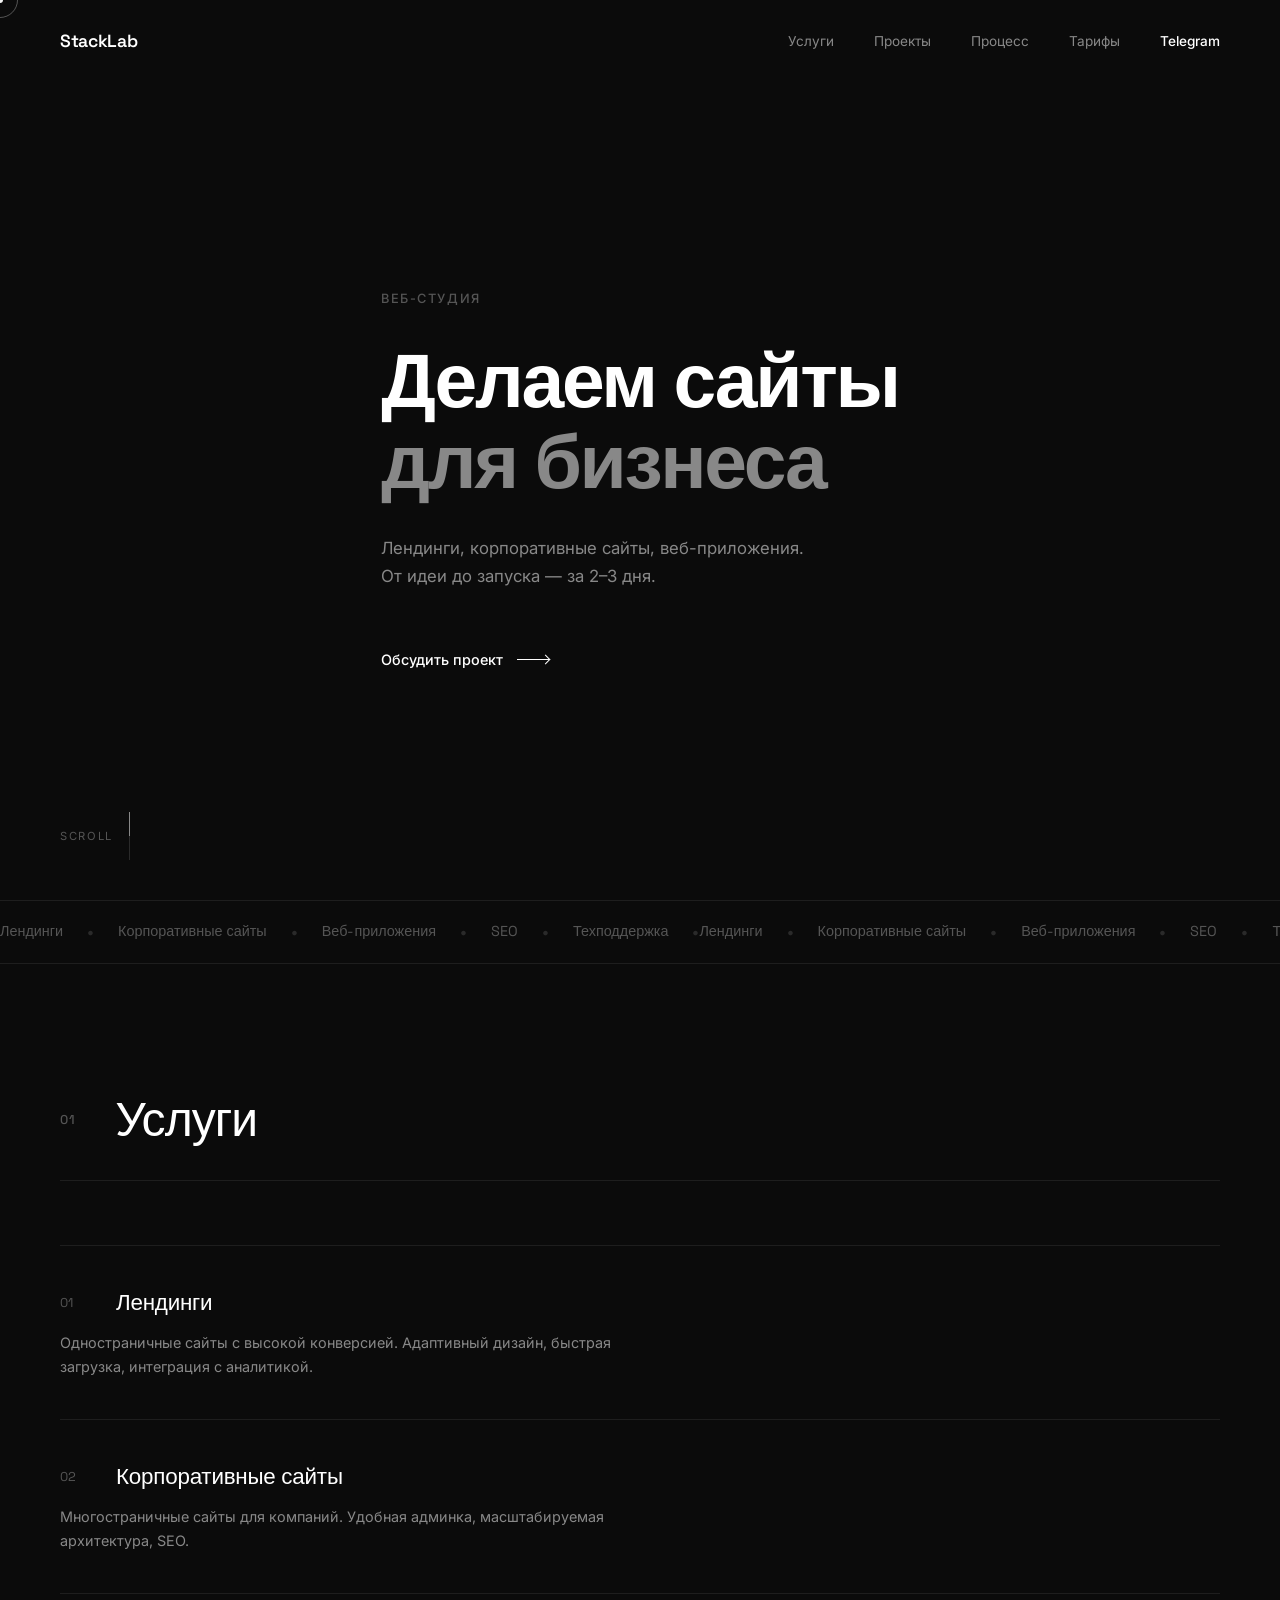
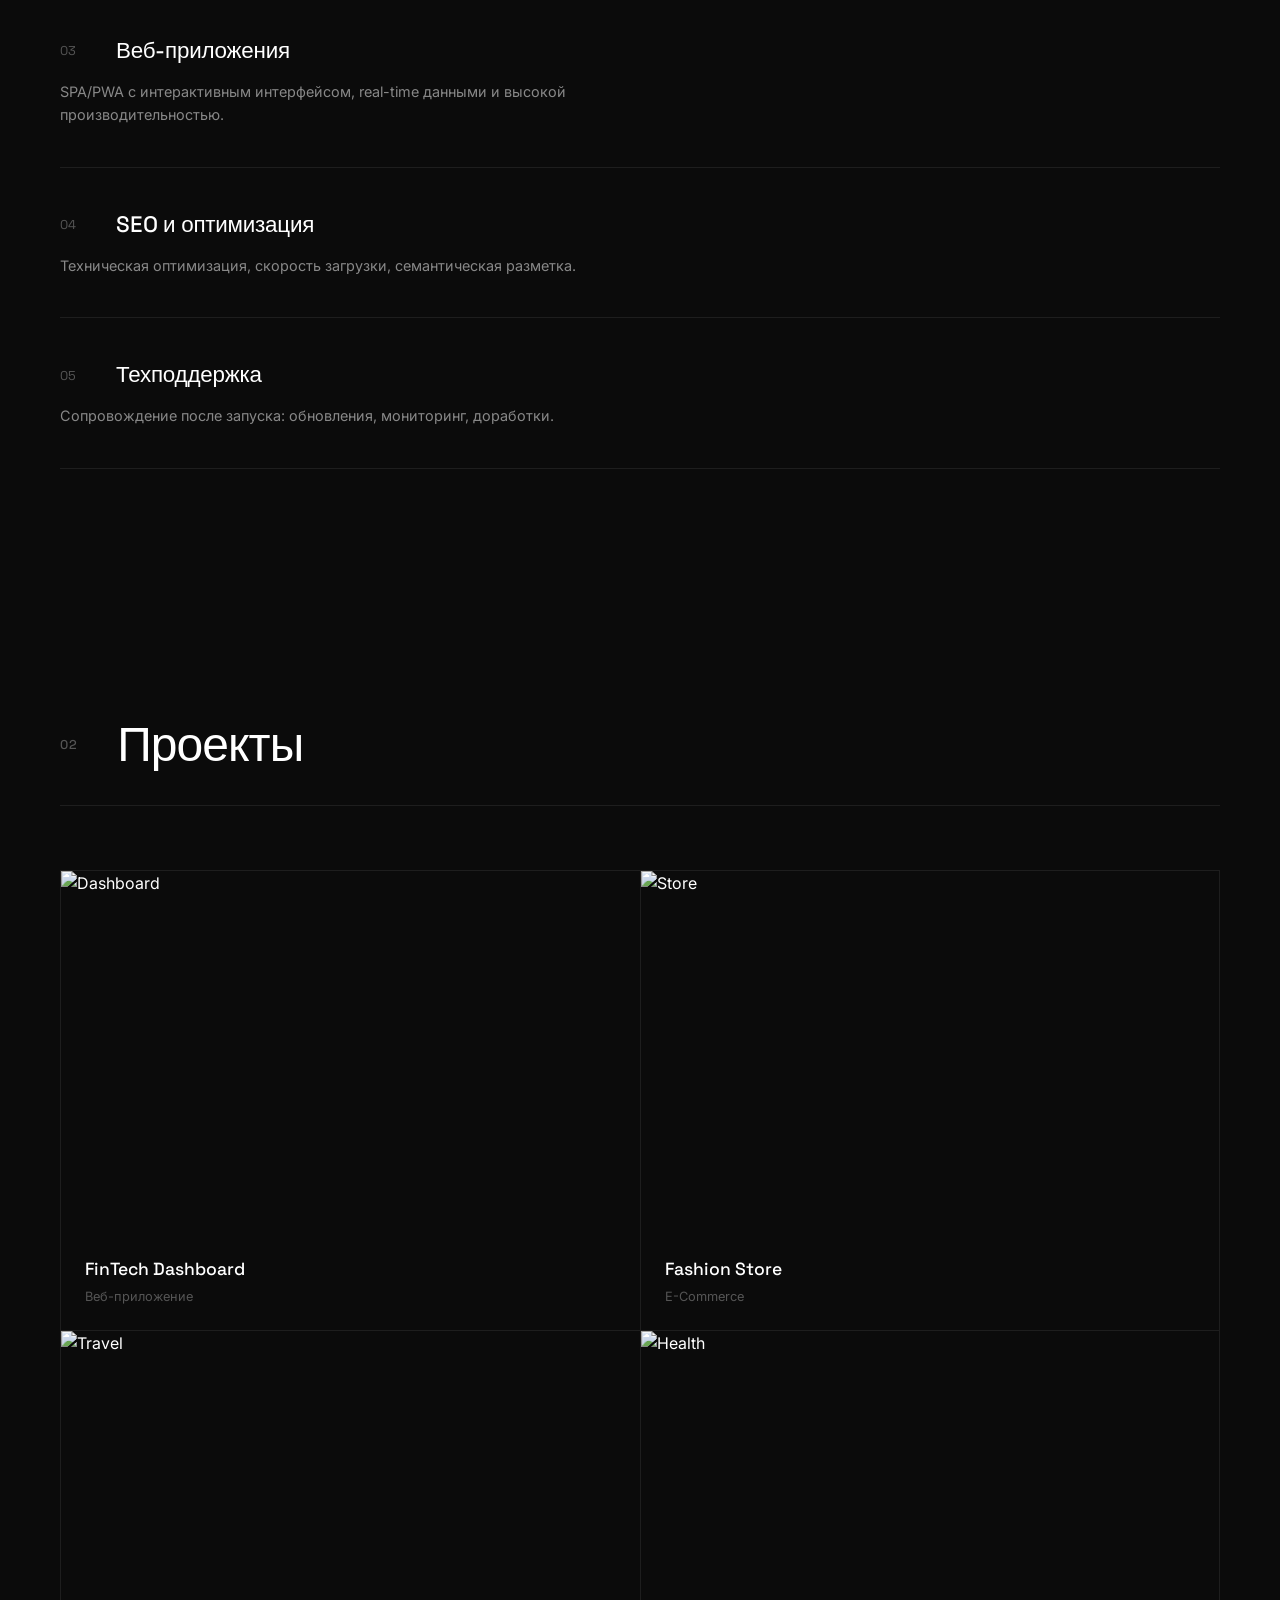
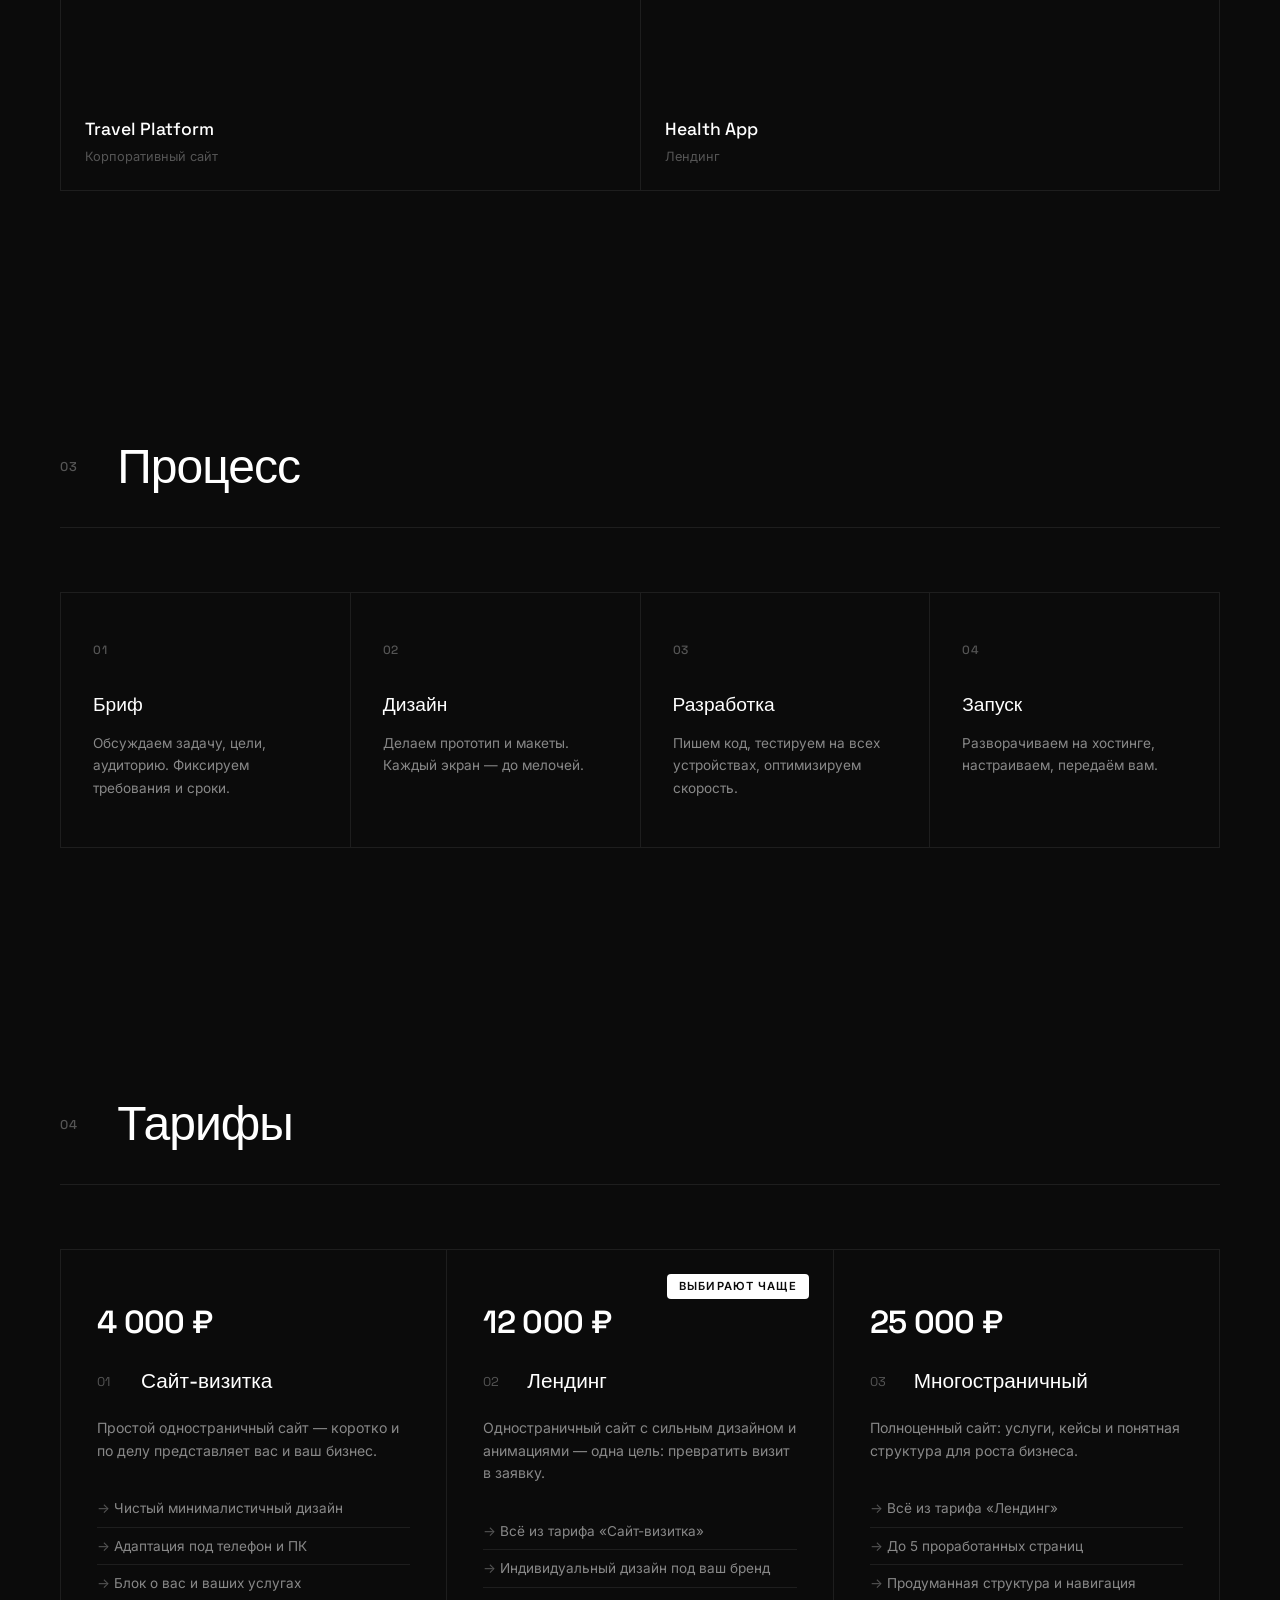
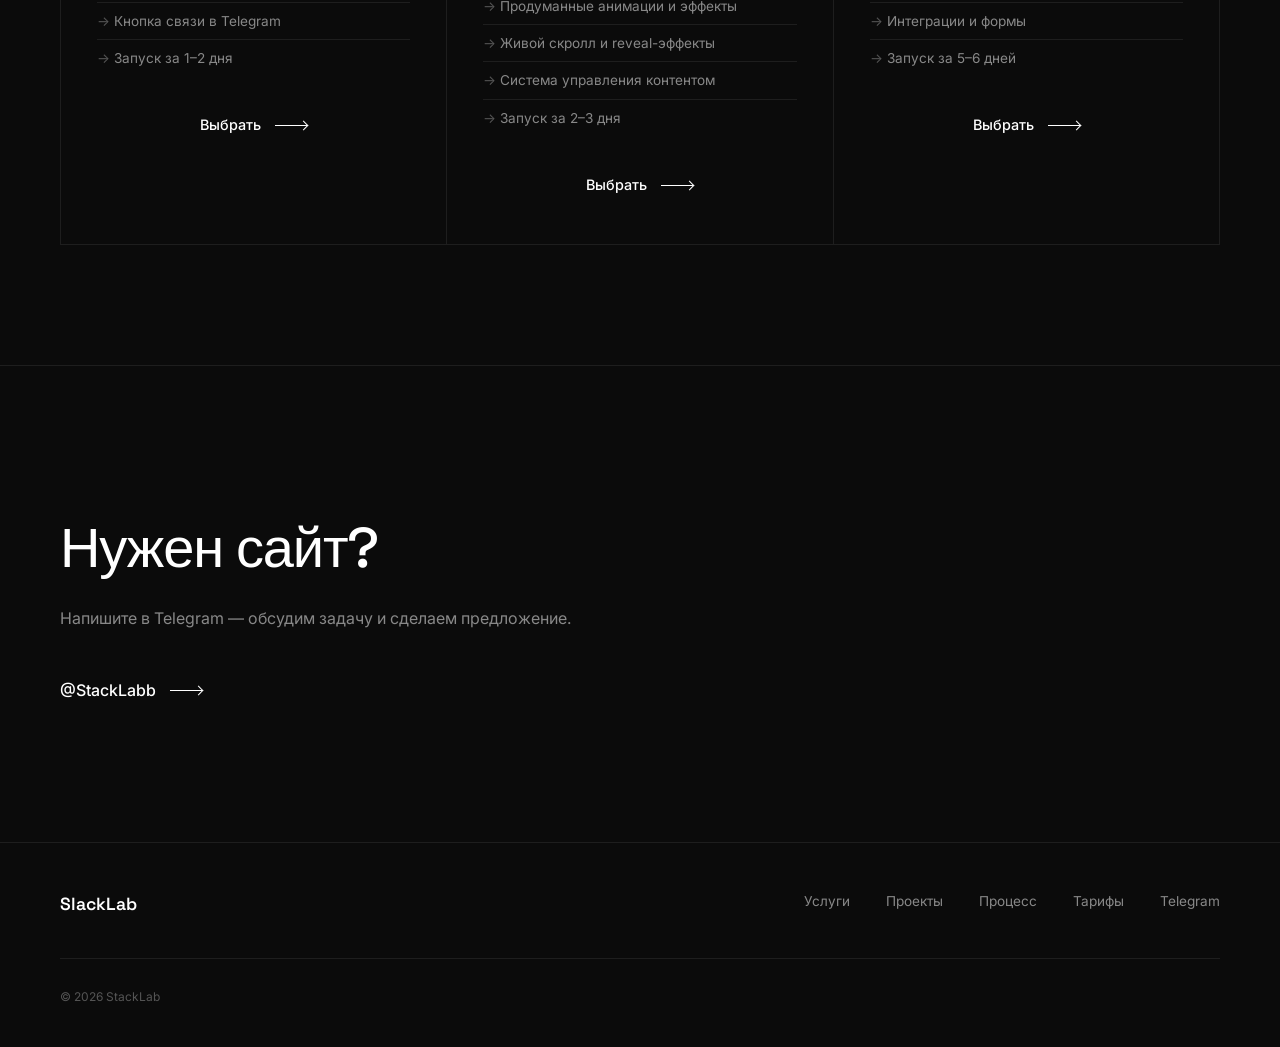
==== index.html @ 909c8c25 "feat: SlackLab" ====
<!DOCTYPE html>
<html lang="ru">
<head>
  <meta charset="UTF-8">
  <meta name="viewport" content="width=device-width, initial-scale=1.0">
  <title>StackLab — Веб-студия</title>
  <link rel="preconnect" href="https://fonts.googleapis.com">
  <link rel="preconnect" href="https://fonts.gstatic.com" crossorigin>
  <link href="https://fonts.googleapis.com/css2?family=Inter:wght@300;400;500;600;700&family=Space+Grotesk:wght@400;500;600;700&display=swap" rel="stylesheet">
  <link rel="stylesheet" href="style.css">
</head>
<body>
  <div class="cursor-dot" id="cursorDot"></div>
  <div class="cursor-ring" id="cursorRing"></div>

  <nav class="nav" id="nav">
    <a href="#hero" class="nav-logo">StackLab</a>
    <div class="nav-links">
      <a href="#services" class="nav-link">Услуги</a>
      <a href="#works" class="nav-link">Проекты</a>
      <a href="#process" class="nav-link">Процесс</a>
      <a href="#pricing" class="nav-link">Тарифы</a>
      <a href="https://t.me/chrissbar" target="_blank" class="nav-link nav-cta">Telegram</a>
    </div>
    <button class="nav-burger" id="navBurger">
      <span></span>
      <span></span>
    </button>
  </nav>

  <div class="mobile-menu" id="mobileMenu">
    <div class="mobile-menu-bg" id="mobileMenuBg"></div>
    <div class="mobile-menu-inner">
      <a href="#services" class="mobile-menu-link">Услуги</a>
      <a href="#works" class="mobile-menu-link">Проекты</a>
      <a href="#process" class="mobile-menu-link">Процесс</a>
      <a href="#pricing" class="mobile-menu-link">Тарифы</a>
      <a href="https://t.me/chrissbar" target="_blank" class="mobile-menu-link">Telegram</a>
    </div>
  </div>

  <section class="hero" id="hero">
    <div class="container">
      <p class="hero-label">Веб-студия</p>
      <h1 class="hero-title">
        Делаем сайты<br>
        <span class="hero-title-accent">для бизнеса</span>
      </h1>
      <p class="hero-desc">Лендинги, корпоративные сайты, веб-приложения. От идеи до запуска — за 2–3 дня.</p>
      <a href="https://t.me/StackLabb" target="_blank" class="btn btn-arrow-btn">
        Обсудить проект
        <span class="arrow-line"></span>
      </a>
    </div>
    <div class="hero-scroll-indicator">
      <span>scroll</span>
      <div class="scroll-line"></div>
    </div>
  </section>

  <div class="marquee">
    <div class="marquee-track">
      <div class="marquee-group">
        <span>Лендинги</span>
        <span class="dot">•</span>
        <span>Корпоративные сайты</span>
        <span class="dot">•</span>
        <span>Веб-приложения</span>
        <span class="dot">•</span>
        <span>SEO</span>
        <span class="dot">•</span>
        <span>Техподдержка</span>
        <span class="dot">•</span>
      </div>
      <div class="marquee-group">
        <span>Лендинги</span>
        <span class="dot">•</span>
        <span>Корпоративные сайты</span>
        <span class="dot">•</span>
        <span>Веб-приложения</span>
        <span class="dot">•</span>
        <span>SEO</span>
        <span class="dot">•</span>
        <span>Техподдержка</span>
        <span class="dot">•</span>
      </div>
      <div class="marquee-group">
        <span>Лендинги</span>
        <span class="dot">•</span>
        <span>Корпоративные сайты</span>
        <span class="dot">•</span>
        <span>Веб-приложения</span>
        <span class="dot">•</span>
        <span>SEO</span>
        <span class="dot">•</span>
        <span>Техподдержка</span>
        <span class="dot">•</span>
      </div>
      <div class="marquee-group">
        <span>Лендинги</span>
        <span class="dot">•</span>
        <span>Корпоративные сайты</span>
        <span class="dot">•</span>
        <span>Веб-приложения</span>
        <span class="dot">•</span>
        <span>SEO</span>
        <span class="dot">•</span>
        <span>Техподдержка</span>
        <span class="dot">•</span>
      </div>
    </div>
  </div>

  <section class="services" id="services">
    <div class="container">
      <div class="section-top">
        <span class="section-num">01</span>
        <h2 class="section-title">Услуги</h2>
      </div>
      <div class="services-list">
        <div class="service-row" data-anim>
          <div class="service-row-top">
            <span class="service-num">01</span>
            <h3>Лендинги</h3>
          </div>
          <p>Одностраничные сайты с высокой конверсией. Адаптивный дизайн, быстрая загрузка, интеграция с аналитикой.</p>
        </div>
        <div class="service-row" data-anim>
          <div class="service-row-top">
            <span class="service-num">02</span>
            <h3>Корпоративные сайты</h3>
          </div>
          <p>Многостраничные сайты для компаний. Удобная админка, масштабируемая архитектура, SEO.</p>
        </div>
        <div class="service-row" data-anim>
          <div class="service-row-top">
            <span class="service-num">03</span>
            <h3>Веб-приложения</h3>
          </div>
          <p>SPA/PWA с интерактивным интерфейсом, real-time данными и высокой производительностью.</p>
        </div>
        <div class="service-row" data-anim>
          <div class="service-row-top">
            <span class="service-num">04</span>
            <h3>SEO и оптимизация</h3>
          </div>
          <p>Техническая оптимизация, скорость загрузки, семантическая разметка.</p>
        </div>
        <div class="service-row" data-anim>
          <div class="service-row-top">
            <span class="service-num">05</span>
            <h3>Техподдержка</h3>
          </div>
          <p>Сопровождение после запуска: обновления, мониторинг, доработки.</p>
        </div>
      </div>
    </div>
  </section>

  <section class="works" id="works">
    <div class="container">
      <div class="section-top">
        <span class="section-num">02</span>
        <h2 class="section-title">Проекты</h2>
      </div>
      <div class="works-grid">
        <div class="work-card" data-anim>
          <div class="work-card-img">
            <img src="https://images.unsplash.com/photo-1460925895917-afdab827c52f?w=800&q=80" alt="Dashboard">
          </div>
          <div class="work-card-info">
            <h3>FinTech Dashboard</h3>
            <p>Веб-приложение</p>
          </div>
        </div>
        <div class="work-card" data-anim>
          <div class="work-card-img">
            <img src="https://images.unsplash.com/photo-1555421689-d68471e189f2?w=800&q=80" alt="Store">
          </div>
          <div class="work-card-info">
            <h3>Fashion Store</h3>
            <p>E-Commerce</p>
          </div>
        </div>
        <div class="work-card" data-anim>
          <div class="work-card-img">
            <img src="https://images.unsplash.com/photo-1507003211169-0a1dd7228f2d?w=800&q=80" alt="Travel">
          </div>
          <div class="work-card-info">
            <h3>Travel Platform</h3>
            <p>Корпоративный сайт</p>
          </div>
        </div>
        <div class="work-card" data-anim>
          <div class="work-card-img">
            <img src="https://images.unsplash.com/photo-1576091160399-112ba8d25d1d?w=800&q=80" alt="Health">
          </div>
          <div class="work-card-info">
            <h3>Health App</h3>
            <p>Лендинг</p>
          </div>
        </div>
      </div>
    </div>
  </section>

  <section class="process" id="process">
    <div class="container">
      <div class="section-top">
        <span class="section-num">03</span>
        <h2 class="section-title">Процесс</h2>
      </div>
      <div class="process-grid">
        <div class="process-step" data-anim>
          <span class="step-num">01</span>
          <h3>Бриф</h3>
          <p>Обсуждаем задачу, цели, аудиторию. Фиксируем требования и сроки.</p>
        </div>
        <div class="process-step" data-anim>
          <span class="step-num">02</span>
          <h3>Дизайн</h3>
          <p>Делаем прототип и макеты. Каждый экран — до мелочей.</p>
        </div>
        <div class="process-step" data-anim>
          <span class="step-num">03</span>
          <h3>Разработка</h3>
          <p>Пишем код, тестируем на всех устройствах, оптимизируем скорость.</p>
        </div>
        <div class="process-step" data-anim>
          <span class="step-num">04</span>
          <h3>Запуск</h3>
          <p>Разворачиваем на хостинге, настраиваем, передаём вам.</p>
        </div>
      </div>
    </div>
  </section>

  <section class="pricing" id="pricing">
    <div class="container">
      <div class="section-top">
        <span class="section-num">04</span>
        <h2 class="section-title">Тарифы</h2>
      </div>
      <div class="pricing-grid">
        <div class="pricing-card" data-anim>
          <div class="pricing-price">4 000 ₽</div>
          <div class="pricing-card-top">
            <span class="pricing-num">01</span>
            <h3>Сайт-визитка</h3>
          </div>
          <p class="pricing-desc">Простой одностраничный сайт — коротко и по делу представляет вас и ваш бизнес.</p>
          <ul class="pricing-list">
            <li>Чистый минималистичный дизайн</li>
            <li>Адаптация под телефон и ПК</li>
            <li>Блок о вас и ваших услугах</li>
            <li>Кнопка связи в Telegram</li>
            <li>Запуск за 1–2 дня</li>
          </ul>
          <a href="https://t.me/chrissbar" target="_blank" class="btn btn-arrow-btn pricing-btn">
            Выбрать
            <span class="arrow-line"></span>
          </a>
        </div>
        <div class="pricing-card pricing-card-popular" data-anim>
          <div class="pricing-card-popular-badge">Выбирают чаще</div>
          <div class="pricing-price">12 000 ₽</div>
          <div class="pricing-card-top">
            <span class="pricing-num">02</span>
            <h3>Лендинг</h3>
          </div>
          <p class="pricing-desc">Одностраничный сайт с сильным дизайном и анимациями — одна цель: превратить визит в заявку.</p>
          <ul class="pricing-list">
            <li>Всё из тарифа «Сайт-визитка»</li>
            <li>Индивидуальный дизайн под ваш бренд</li>
            <li>Продуманные анимации и эффекты</li>
            <li>Живой скролл и reveal-эффекты</li>
            <li>Система управления контентом</li>
            <li>Запуск за 2–3 дня</li>
          </ul>
          <a href="https://t.me/chrissbar" target="_blank" class="btn btn-arrow-btn pricing-btn">
            Выбрать
            <span class="arrow-line"></span>
          </a>
        </div>
        <div class="pricing-card" data-anim>
          <div class="pricing-price">25 000 ₽</div>
          <div class="pricing-card-top">
            <span class="pricing-num">03</span>
            <h3>Многостраничный</h3>
          </div>
          <p class="pricing-desc">Полноценный сайт: услуги, кейсы и понятная структура для роста бизнеса.</p>
          <ul class="pricing-list">
            <li>Всё из тарифа «Лендинг»</li>
            <li>До 5 проработанных страниц</li>
            <li>Продуманная структура и навигация</li>
            <li>Интеграции и формы</li>
            <li>Запуск за 5–6 дней</li>
          </ul>
          <a href="https://t.me/StackLabb" target="_blank" class="btn btn-arrow-btn pricing-btn">
            Выбрать
            <span class="arrow-line"></span>
          </a>
        </div>
      </div>
    </div>
  </section>

  <section class="cta" id="contact">
    <div class="container">
      <h2 class="cta-title">Нужен сайт?</h2>
      <p class="cta-desc">Напишите в Telegram — обсудим задачу и сделаем предложение.</p>
      <a href="https://t.me/StackLabb" target="_blank" class="btn btn-arrow-btn btn-lg">
        @StackLabb
        <span class="arrow-line"></span>
      </a>
    </div>
  </section>

  <footer class="footer">
    <div class="container">
      <div class="footer-top">
        <a href="#hero" class="footer-logo">SlackLab</a>
        <div class="footer-nav">
          <a href="#services">Услуги</a>
          <a href="#works">Проекты</a>
          <a href="#process">Процесс</a>
          <a href="#pricing">Тарифы</a>
          <a href="https://t.me/StackLabb" target="_blank">Telegram</a>
        </div>
      </div>
      <div class="footer-bottom">
        <span>© 2026 StackLab</span>
      </div>
    </div>
  </footer>

  <script src="script.js"></script>
</body>
</html>
---- style.css ----
/* ========================================
   RESET
   ======================================== */
*, *::before, *::after {
  margin: 0;
  padding: 0;
  box-sizing: border-box;
}

:root {
  --bg: #0b0b0b;
  --bg-raised: #131313;
  --text: #ffffff;
  --text-secondary: #888888;
  --text-muted: #555555;
  --line: #1e1e1e;
  --line-hover: #2a2a2a;
  --container: 1280px;
}

html {
  scroll-behavior: smooth;
  -webkit-font-smoothing: antialiased;
}

body {
  font-family: 'Inter', -apple-system, sans-serif;
  background: var(--bg);
  color: var(--text);
  line-height: 1.5;
  overflow-x: hidden;
}

a {
  text-decoration: none;
  color: inherit;
}

img {
  display: block;
}

/* ========================================
   CUSTOM CURSOR
   ======================================== */
.cursor-dot {
  position: fixed;
  width: 6px;
  height: 6px;
  background: #fff;
  border-radius: 50%;
  pointer-events: none;
  z-index: 10000;
  mix-blend-mode: difference;
  transform: translate(-50%, -50%);
}

.cursor-ring {
  position: fixed;
  width: 36px;
  height: 36px;
  border: 1px solid rgba(255,255,255,0.3);
  border-radius: 50%;
  pointer-events: none;
  z-index: 9999;
  transform: translate(-50%, -50%);
  transition: width 0.3s, height 0.3s, border-color 0.3s;
}

body:hover .cursor-dot.hovered {
  width: 10px;
  height: 10px;
}

body:hover .cursor-ring.hovered {
  width: 56px;
  height: 56px;
  border-color: rgba(255,255,255,0.15);
}

@media (max-width: 768px) {
  .cursor-dot, .cursor-ring { display: none; }
}

/* ========================================
   CONTAINER
   ======================================== */
.container {
  max-width: var(--container);
  margin: 0 auto;
  padding: 0 60px;
}

@media (max-width: 768px) {
  .container { padding: 0 24px; }
}

/* ========================================
   NAVIGATION
   ======================================== */
.nav {
  position: fixed;
  top: 0;
  left: 0;
  width: 100%;
  padding: 28px 60px;
  display: flex;
  align-items: center;
  justify-content: space-between;
  z-index: 1000;
  transition: padding 0.3s, background 0.3s, border 0.3s;
}

.nav.scrolled {
  padding: 20px 60px;
  background: rgba(11,11,11,0.85);
  backdrop-filter: blur(16px);
  -webkit-backdrop-filter: blur(16px);
  border-bottom: 1px solid var(--line);
}

.nav-logo {
  font-family: 'Space Grotesk', sans-serif;
  font-size: 1.1rem;
  font-weight: 600;
  letter-spacing: -0.02em;
}

.nav-links {
  display: flex;
  align-items: center;
  gap: 40px;
}

.nav-link {
  font-size: 0.85rem;
  font-weight: 400;
  color: var(--text-secondary);
  transition: color 0.3s;
}

.nav-link:hover {
  color: var(--text);
}

.nav-cta {
  color: var(--text) !important;
  font-weight: 500;
}

.nav-burger {
  display: none;
  flex-direction: column;
  gap: 6px;
  padding: 4px;
}

.nav-burger span {
  display: block;
  width: 20px;
  height: 1.5px;
  background: var(--text);
  transition: transform 0.3s, opacity 0.3s;
}

.nav-burger.active span:nth-child(1) {
  transform: translateY(7.5px) rotate(45deg);
}

.nav-burger.active span:nth-child(2) {
  opacity: 0;
}

@media (max-width: 768px) {
  .nav { padding: 20px 24px; }
  .nav.scrolled { padding: 16px 24px; }
  .nav-links { display: none; }
  .nav-burger { display: flex; }
}

/* ========================================
   MOBILE MENU
   ======================================== */
.mobile-menu {
  position: fixed;
  top: 0;
  left: 0;
  width: 100%;
  height: 100%;
  z-index: 999;
  opacity: 0;
  visibility: hidden;
  transition: opacity 0.4s, visibility 0.4s;
}

.mobile-menu.open {
  opacity: 1;
  visibility: visible;
}

.mobile-menu-bg {
  position: absolute;
  inset: 0;
  background: var(--bg);
}

.mobile-menu-inner {
  position: relative;
  z-index: 1;
  display: flex;
  flex-direction: column;
  align-items: center;
  justify-content: center;
  height: 100%;
  gap: 32px;
}

.mobile-menu-link {
  font-family: 'Space Grotesk', sans-serif;
  font-size: 2.5rem;
  font-weight: 500;
  color: var(--text-secondary);
  transition: color 0.3s;
}

.mobile-menu-link:hover {
  color: var(--text);
}

/* ========================================
   HERO
   ======================================== */
.hero {
  min-height: 100vh;
  display: flex;
  flex-direction: column;
  justify-content: center;
  padding: 140px 0 80px;
}

.hero-label {
  font-size: 0.8rem;
  font-weight: 500;
  color: var(--text-muted);
  text-transform: uppercase;
  letter-spacing: 0.12em;
  margin-bottom: 32px;
}

.hero-title {
  font-family: 'Space Grotesk', sans-serif;
  font-size: clamp(2.8rem, 6vw, 5.5rem);
  font-weight: 600;
  line-height: 1.05;
  letter-spacing: -0.03em;
  margin-bottom: 32px;
  max-width: 800px;
}

.hero-title-accent {
  color: var(--text-secondary);
}

.hero-desc {
  font-size: 1.05rem;
  color: var(--text-secondary);
  line-height: 1.7;
  max-width: 440px;
  margin-bottom: 56px;
}

.btn {
  display: inline-flex;
  align-items: center;
  gap: 14px;
  font-size: 0.9rem;
  font-weight: 500;
  color: var(--text);
  transition: color 0.3s;
}

.btn:hover {
  color: var(--text-secondary);
}

.arrow-line {
  display: block;
  width: 32px;
  height: 1px;
  background: currentColor;
  position: relative;
  transition: width 0.3s;
}

.arrow-line::after {
  content: '';
  position: absolute;
  right: 0;
  top: -3px;
  width: 7px;
  height: 7px;
  border-right: 1px solid currentColor;
  border-top: 1px solid currentColor;
  transform: rotate(45deg);
}

.btn:hover .arrow-line {
  width: 48px;
}

.btn-lg {
  font-size: 1rem;
}

.btn-full {
  width: 100%;
  justify-content: center;
}

.hero-scroll-indicator {
  position: absolute;
  bottom: 40px;
  left: 60px;
  display: flex;
  align-items: center;
  gap: 16px;
}

.hero-scroll-indicator span {
  font-size: 0.7rem;
  text-transform: uppercase;
  letter-spacing: 0.15em;
  color: var(--text-muted);
}

.scroll-line {
  width: 1px;
  height: 48px;
  background: var(--line-hover);
  position: relative;
  overflow: hidden;
}

.scroll-line::after {
  content: '';
  position: absolute;
  top: 0;
  left: 0;
  width: 100%;
  height: 50%;
  background: var(--text-secondary);
  animation: scrollDown 2s ease-in-out infinite;
}

@keyframes scrollDown {
  0% { transform: translateY(-100%); }
  100% { transform: translateY(200%); }
}

@media (max-width: 768px) {
  .hero-scroll-indicator { display: none; }
}

/* ========================================
   MARQUEE
   ======================================== */
.marquee {
  border-top: 1px solid var(--line);
  border-bottom: 1px solid var(--line);
  padding: 20px 0;
  overflow: hidden;
}

.marquee-track {
  display: flex;
  gap: 0;
  animation: marquee 20s linear infinite;
  width: max-content;
}

.marquee-group {
  display: flex;
  gap: 24px;
  align-items: center;
  flex-shrink: 0;
}

.marquee-group span {
  font-family: 'Space Grotesk', sans-serif;
  font-size: 0.9rem;
  font-weight: 400;
  color: var(--text-muted);
  white-space: nowrap;
  transition: color 0.3s;
}

.marquee-group span:hover {
  color: var(--text);
}

.dot {
  color: var(--line-hover) !important;
  font-size: 1.2rem !important;
  line-height: 1 !important;
  align-self: center;
}

@keyframes marquee {
  0% { transform: translateX(0); }
  100% { transform: translateX(-50%); }
}

/* ========================================
   SECTION COMMON
   ======================================== */
.section-top {
  display: flex;
  align-items: center;
  gap: 40px;
  margin-bottom: 64px;
  padding-bottom: 24px;
  border-bottom: 1px solid var(--line);
}

.section-num {
  font-family: 'Space Grotesk', sans-serif;
  font-size: 0.8rem;
  font-weight: 500;
  color: var(--text-muted);
  letter-spacing: 0.05em;
}

.section-title {
  font-family: 'Space Grotesk', sans-serif;
  font-size: clamp(2rem, 4vw, 3rem);
  font-weight: 500;
  letter-spacing: -0.02em;
}

/* ========================================
   SERVICES
   ======================================== */
.services {
  padding: 120px 0;
}

.services-list {
  border-top: 1px solid var(--line);
}

.service-row {
  padding: 40px 0;
  border-bottom: 1px solid var(--line);
  transition: all 0.3s;
}

.service-row:hover {
  padding-left: 24px;
}

.service-row-top {
  display: flex;
  align-items: center;
  gap: 32px;
  margin-bottom: 12px;
}

.service-row .service-num {
  font-family: 'Space Grotesk', sans-serif;
  font-size: 0.8rem;
  color: var(--text-muted);
  min-width: 24px;
}

.service-row h3 {
  font-family: 'Space Grotesk', sans-serif;
  font-size: 1.4rem;
  font-weight: 500;
  letter-spacing: -0.01em;
}

.service-row p {
  font-size: 0.9rem;
  color: var(--text-secondary);
  line-height: 1.65;
  max-width: 560px;
}

/* ========================================
   WORKS
   ======================================== */
.works {
  padding: 120px 0;
}

.works-grid {
  display: grid;
  grid-template-columns: repeat(2, 1fr);
  gap: 1px;
  background: var(--line);
  border: 1px solid var(--line);
}

.work-card {
  background: var(--bg);
  overflow: hidden;
  transition: background 0.3s;
}

.work-card:hover {
  background: var(--bg-raised);
}

.work-card-img {
  aspect-ratio: 16 / 10;
  overflow: hidden;
}

.work-card-img img {
  width: 100%;
  height: 100%;
  object-fit: cover;
  transition: transform 0.6s;
  filter: grayscale(30%);
}

.work-card:hover .work-card-img img {
  transform: scale(1.04);
  filter: grayscale(0%);
}

.work-card-info {
  padding: 24px;
}

.work-card-info h3 {
  font-family: 'Space Grotesk', sans-serif;
  font-size: 1.1rem;
  font-weight: 500;
  margin-bottom: 4px;
}

.work-card-info p {
  font-size: 0.8rem;
  color: var(--text-muted);
}

@media (max-width: 768px) {
  .works-grid { grid-template-columns: 1fr; }
}

/* ========================================
   PROCESS
   ======================================== */
.process {
  padding: 120px 0;
}

.process-grid {
  display: grid;
  grid-template-columns: repeat(4, 1fr);
  gap: 1px;
  background: var(--line);
  border: 1px solid var(--line);
}

.process-step {
  background: var(--bg);
  padding: 48px 32px;
  transition: background 0.3s;
}

.process-step:hover {
  background: var(--bg-raised);
}

.step-num {
  font-family: 'Space Grotesk', sans-serif;
  font-size: 0.75rem;
  font-weight: 500;
  color: var(--text-muted);
  letter-spacing: 0.05em;
  display: block;
  margin-bottom: 32px;
}

.process-step h3 {
  font-family: 'Space Grotesk', sans-serif;
  font-size: 1.2rem;
  font-weight: 500;
  margin-bottom: 12px;
}

.process-step p {
  font-size: 0.85rem;
  color: var(--text-secondary);
  line-height: 1.65;
}

@media (max-width: 1024px) {
  .process-grid { grid-template-columns: repeat(2, 1fr); }
}

@media (max-width: 640px) {
  .process-grid { grid-template-columns: 1fr; }
}

/* ========================================
   PRICING
   ======================================== */
.pricing {
  padding: 120px 0;
}

.pricing-grid {
  display: grid;
  grid-template-columns: repeat(3, 1fr);
  gap: 1px;
  background: var(--line);
  border: 1px solid var(--line);
}

.pricing-card {
  background: var(--bg);
  padding: 48px 36px;
  transition: background 0.3s;
  position: relative;
}

.pricing-card:hover {
  background: var(--bg-raised);
}

.pricing-price {
  font-family: 'Space Grotesk', sans-serif;
  font-size: 2rem;
  font-weight: 600;
  letter-spacing: -0.02em;
  margin-bottom: 20px;
}

.pricing-card-popular-badge {
  position: absolute;
  top: 24px;
  right: 24px;
  font-size: 0.7rem;
  font-weight: 600;
  text-transform: uppercase;
  letter-spacing: 0.1em;
  color: var(--bg);
  background: var(--text);
  padding: 4px 12px;
  border-radius: 4px;
}

.pricing-card-top {
  display: flex;
  align-items: center;
  gap: 20px;
  margin-bottom: 20px;
}

.pricing-num {
  font-family: 'Space Grotesk', sans-serif;
  font-size: 0.8rem;
  color: var(--text-muted);
  min-width: 24px;
}

.pricing-card h3 {
  font-family: 'Space Grotesk', sans-serif;
  font-size: 1.3rem;
  font-weight: 500;
}

.pricing-desc {
  font-size: 0.88rem;
  color: var(--text-secondary);
  line-height: 1.6;
  margin-bottom: 28px;
}

.pricing-list {
  list-style: none;
  margin-bottom: 36px;
}

.pricing-list li {
  font-size: 0.85rem;
  color: var(--text-secondary);
  padding: 8px 0;
  border-bottom: 1px solid var(--line);
}

.pricing-list li:last-child {
  border-bottom: none;
}

.pricing-list li::before {
  content: '→ ';
  color: var(--text-muted);
}

.pricing-btn {
  width: 100%;
  justify-content: center;
}

@media (max-width: 1024px) {
  .pricing-grid {
    grid-template-columns: 1fr;
  }
}

/* ========================================
   CTA
   ======================================== */
.cta {
  padding: 140px 0;
  border-top: 1px solid var(--line);
}

.cta-title {
  font-family: 'Space Grotesk', sans-serif;
  font-size: clamp(2.2rem, 4.5vw, 3.5rem);
  font-weight: 500;
  letter-spacing: -0.02em;
  margin-bottom: 16px;
}

.cta-desc {
  font-size: 1rem;
  color: var(--text-secondary);
  margin-bottom: 48px;
}

/* ========================================
   FOOTER
   ======================================== */
.footer {
  border-top: 1px solid var(--line);
  padding: 48px 0 40px;
}

.footer-top {
  display: flex;
  justify-content: space-between;
  align-items: flex-start;
  margin-bottom: 40px;
}

.footer-logo {
  font-family: 'Space Grotesk', sans-serif;
  font-size: 1.1rem;
  font-weight: 600;
}

.footer-nav {
  display: flex;
  gap: 36px;
}

.footer-nav a {
  font-size: 0.85rem;
  color: var(--text-secondary);
  transition: color 0.3s;
}

.footer-nav a:hover {
  color: var(--text);
}

.footer-bottom {
  padding-top: 24px;
  border-top: 1px solid var(--line);
}

.footer-bottom span {
  font-size: 0.75rem;
  color: var(--text-muted);
}

@media (max-width: 768px) {
  .footer-top {
    flex-direction: column;
    gap: 24px;
  }
  .footer-nav {
    flex-wrap: wrap;
    gap: 20px;
  }
}

/* ========================================
   ANIMATIONS
   ======================================== */
[data-anim] {
  opacity: 0;
  transform: translateY(20px);
  transition: opacity 0.6s ease, transform 0.6s ease;
}

[data-anim].visible {
  opacity: 1;
  transform: translateY(0);
}

/* ========================================
   SCROLLBAR
   ======================================== */
::-webkit-scrollbar {
  width: 4px;
}

::-webkit-scrollbar-track {
  background: var(--bg);
}

::-webkit-scrollbar-thumb {
  background: var(--line-hover);
  border-radius: 2px;
}

::selection {
  background: rgba(255,255,255,0.15);
  color: #fff;
}
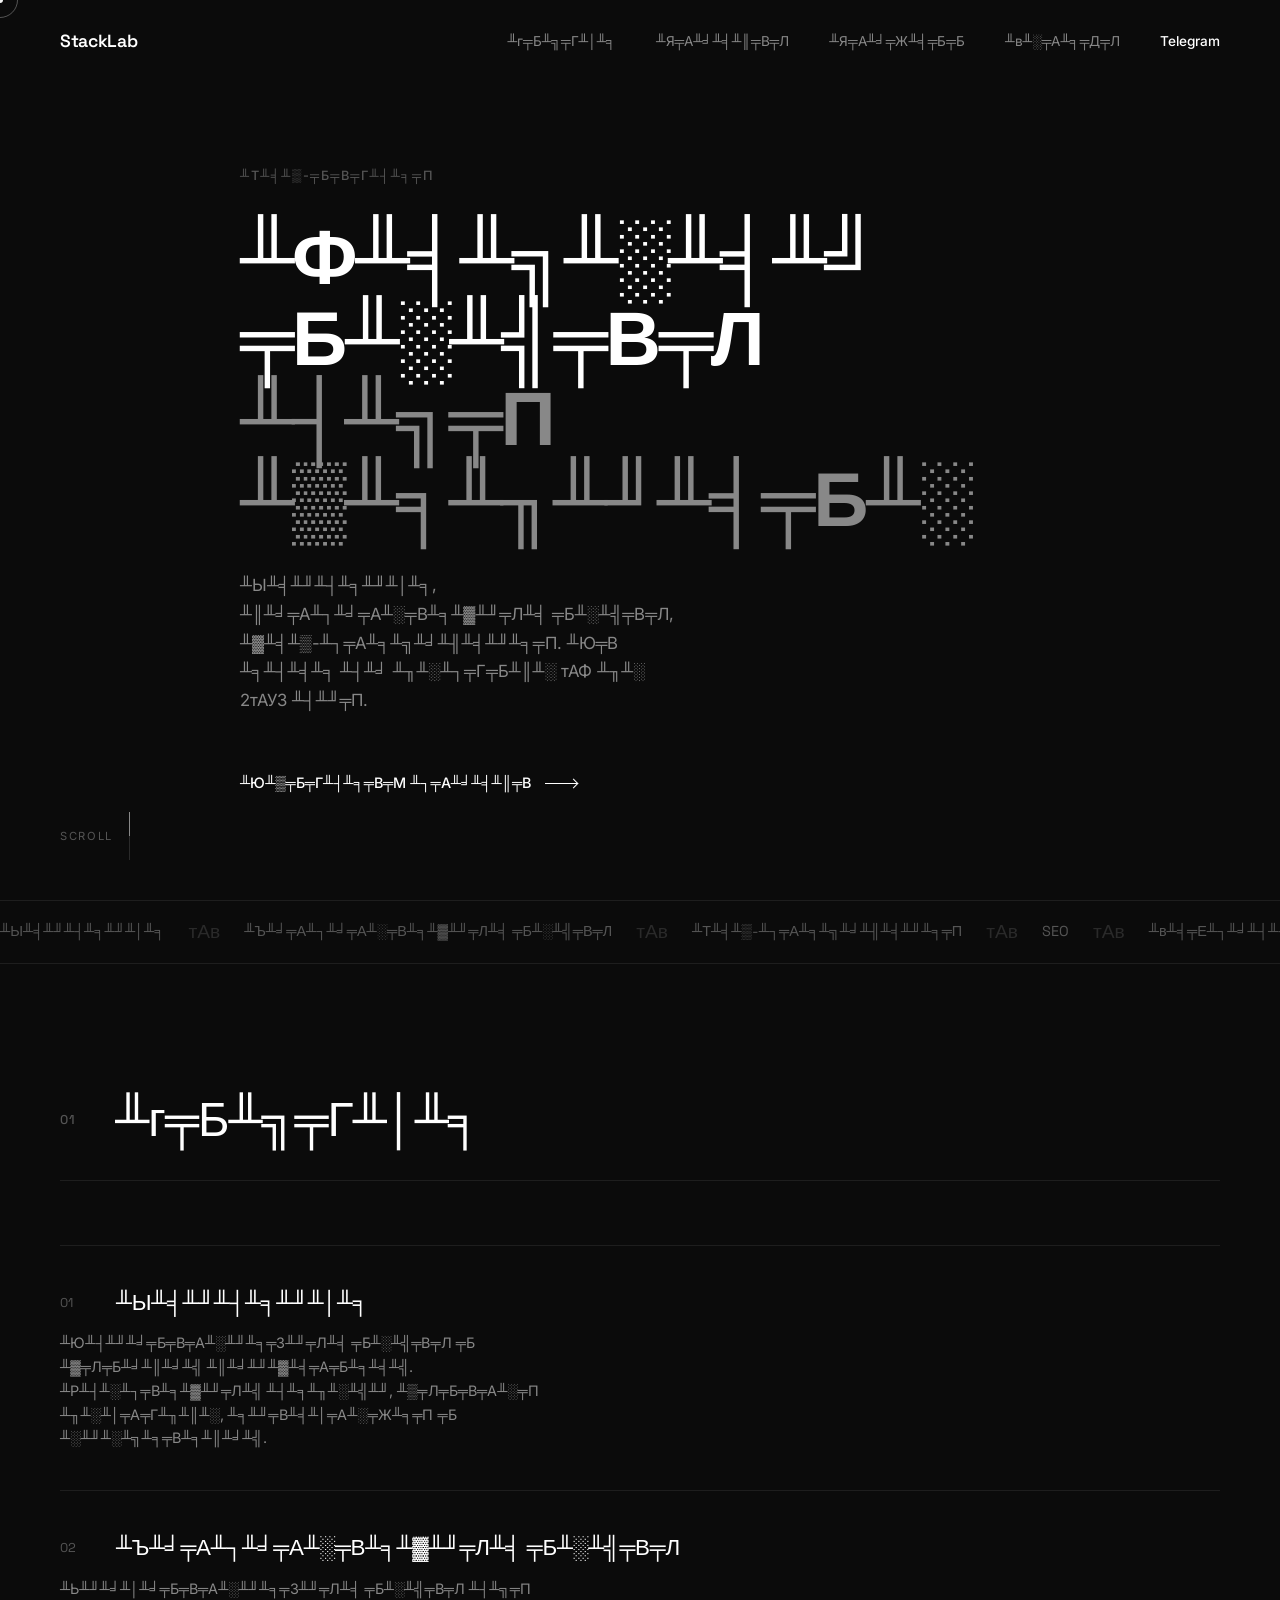
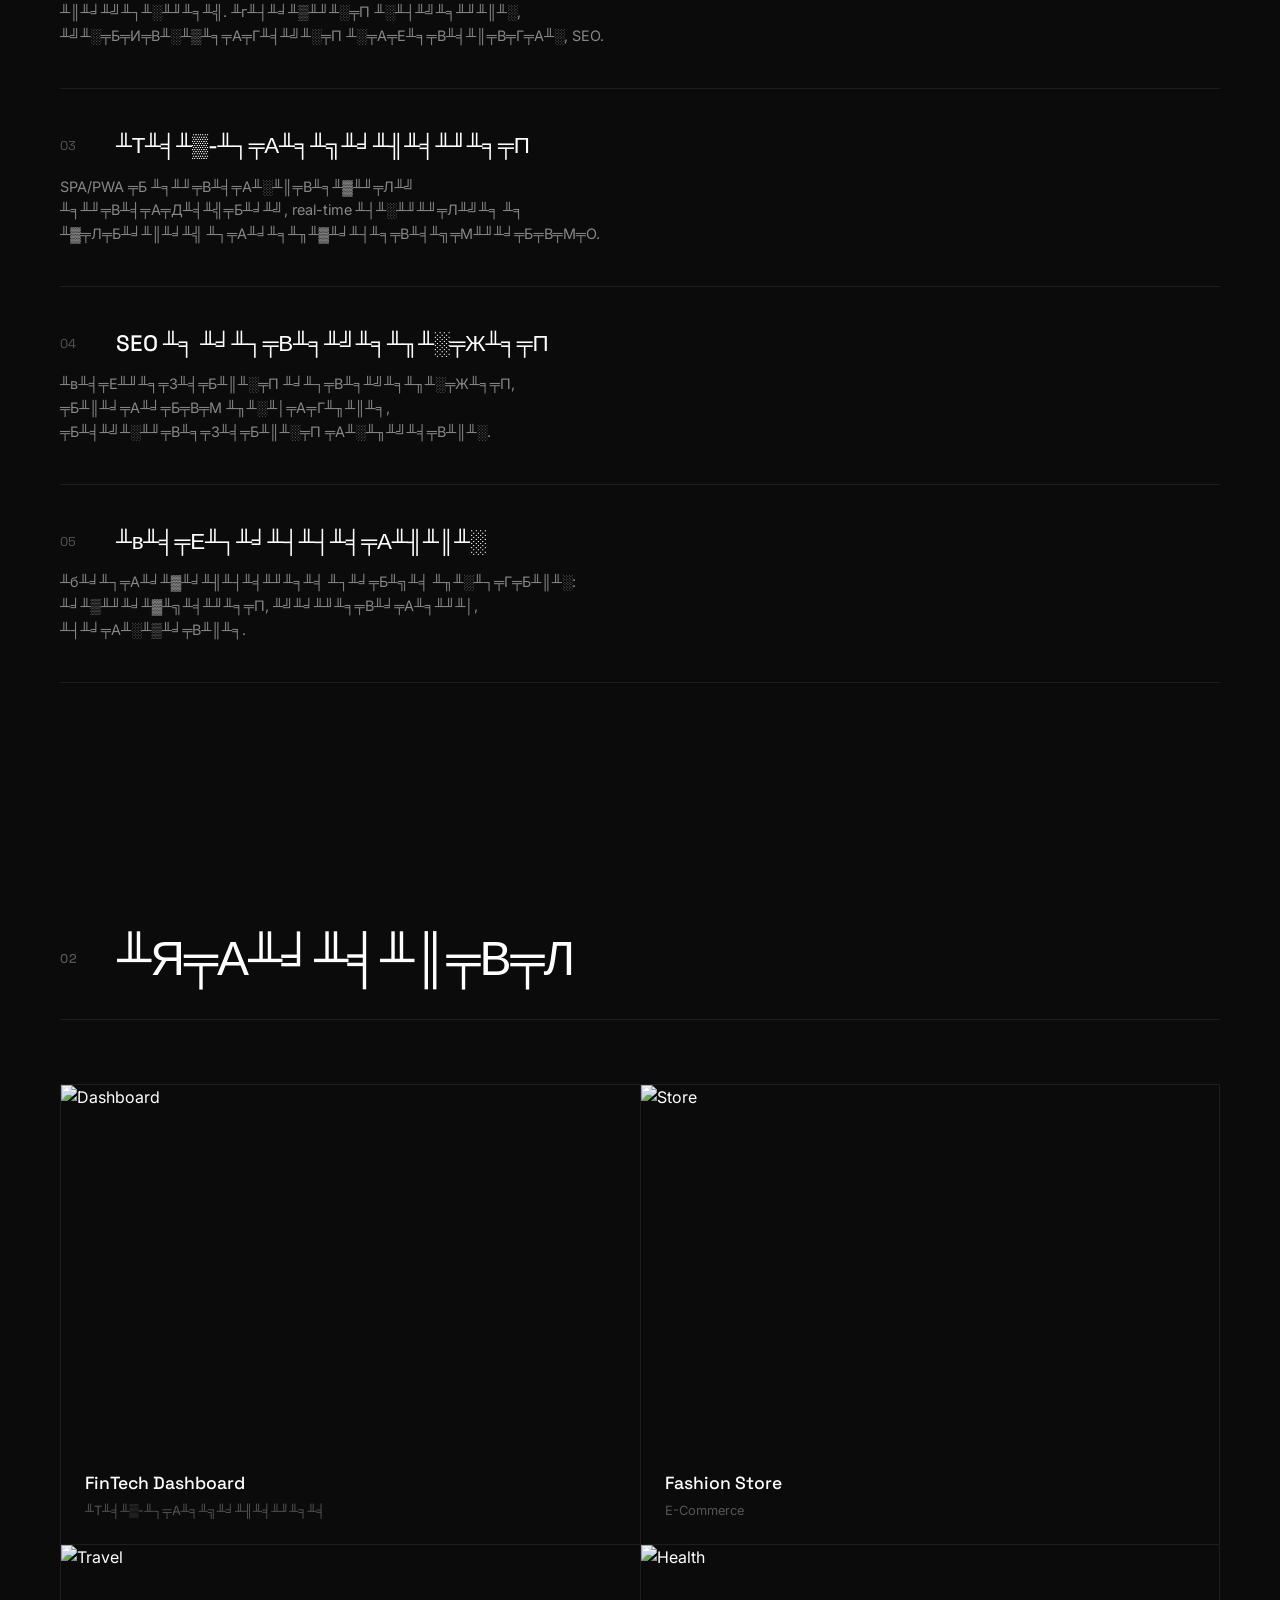
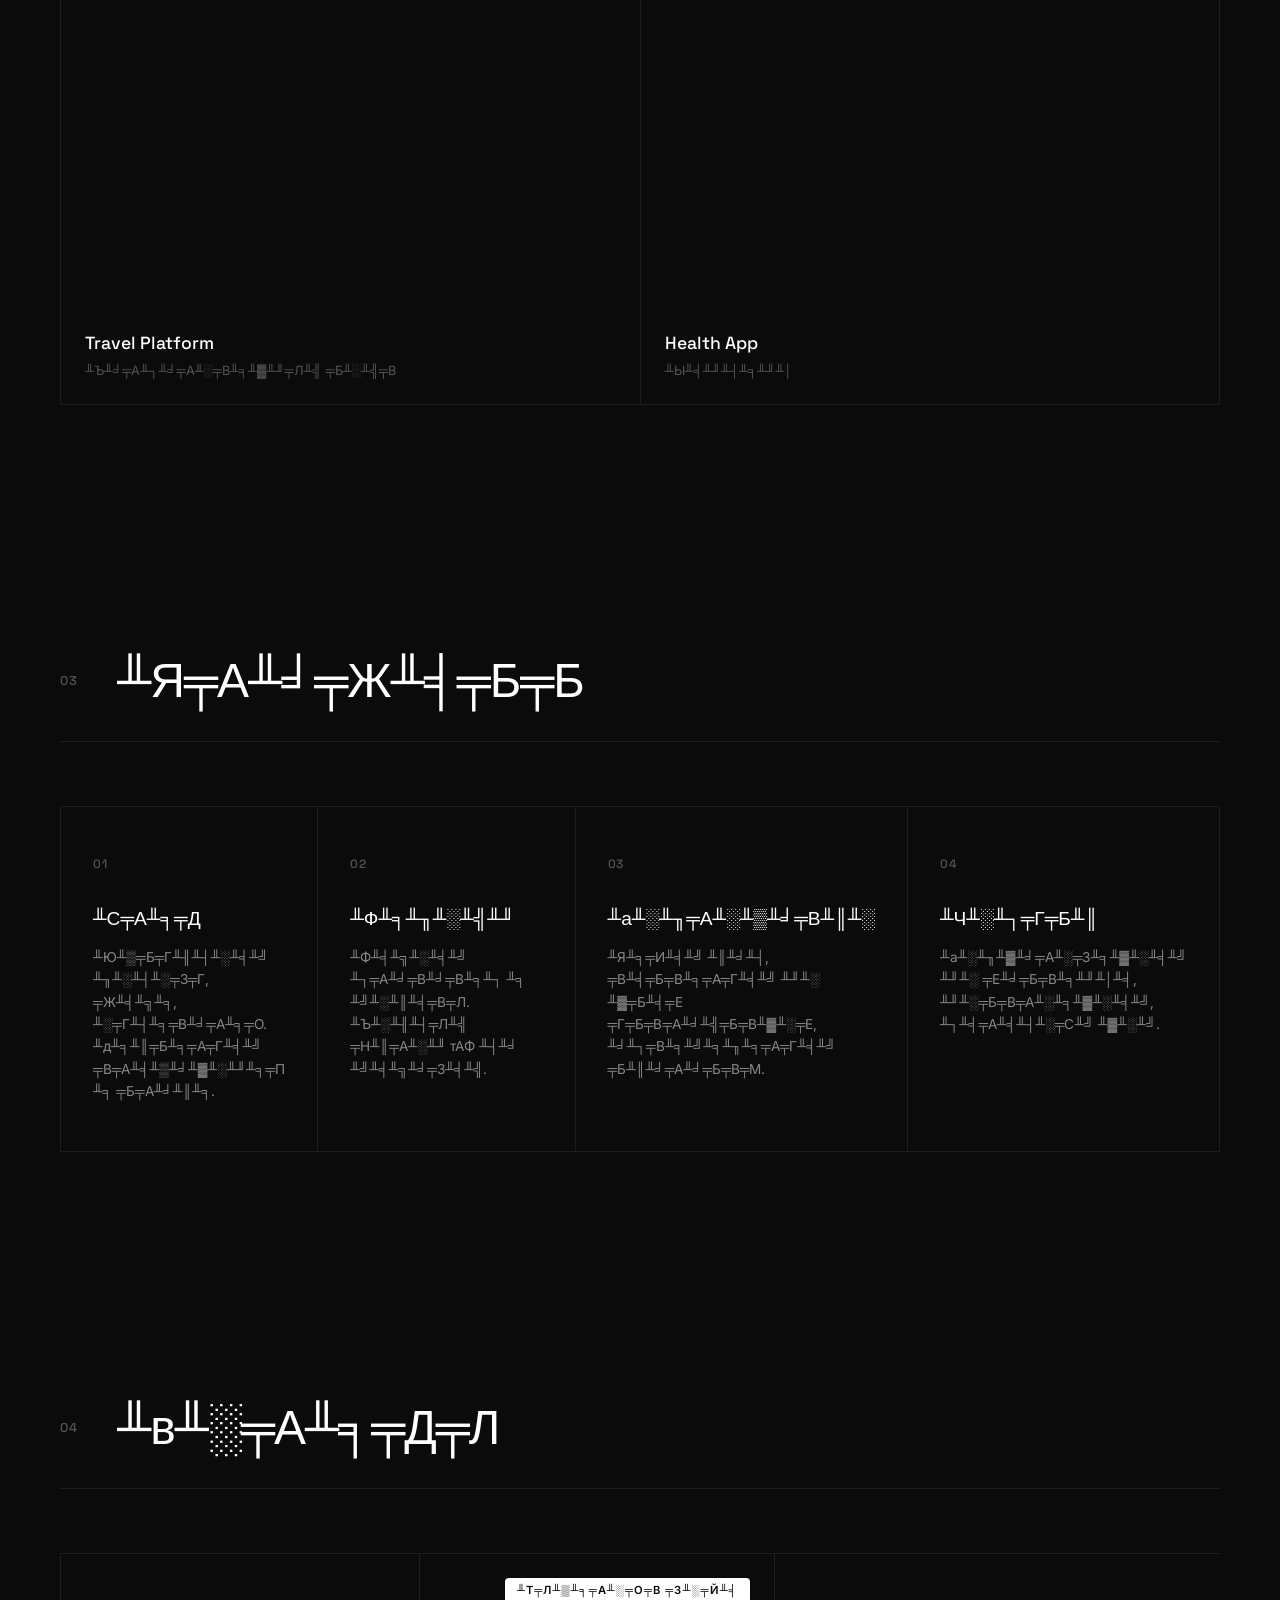
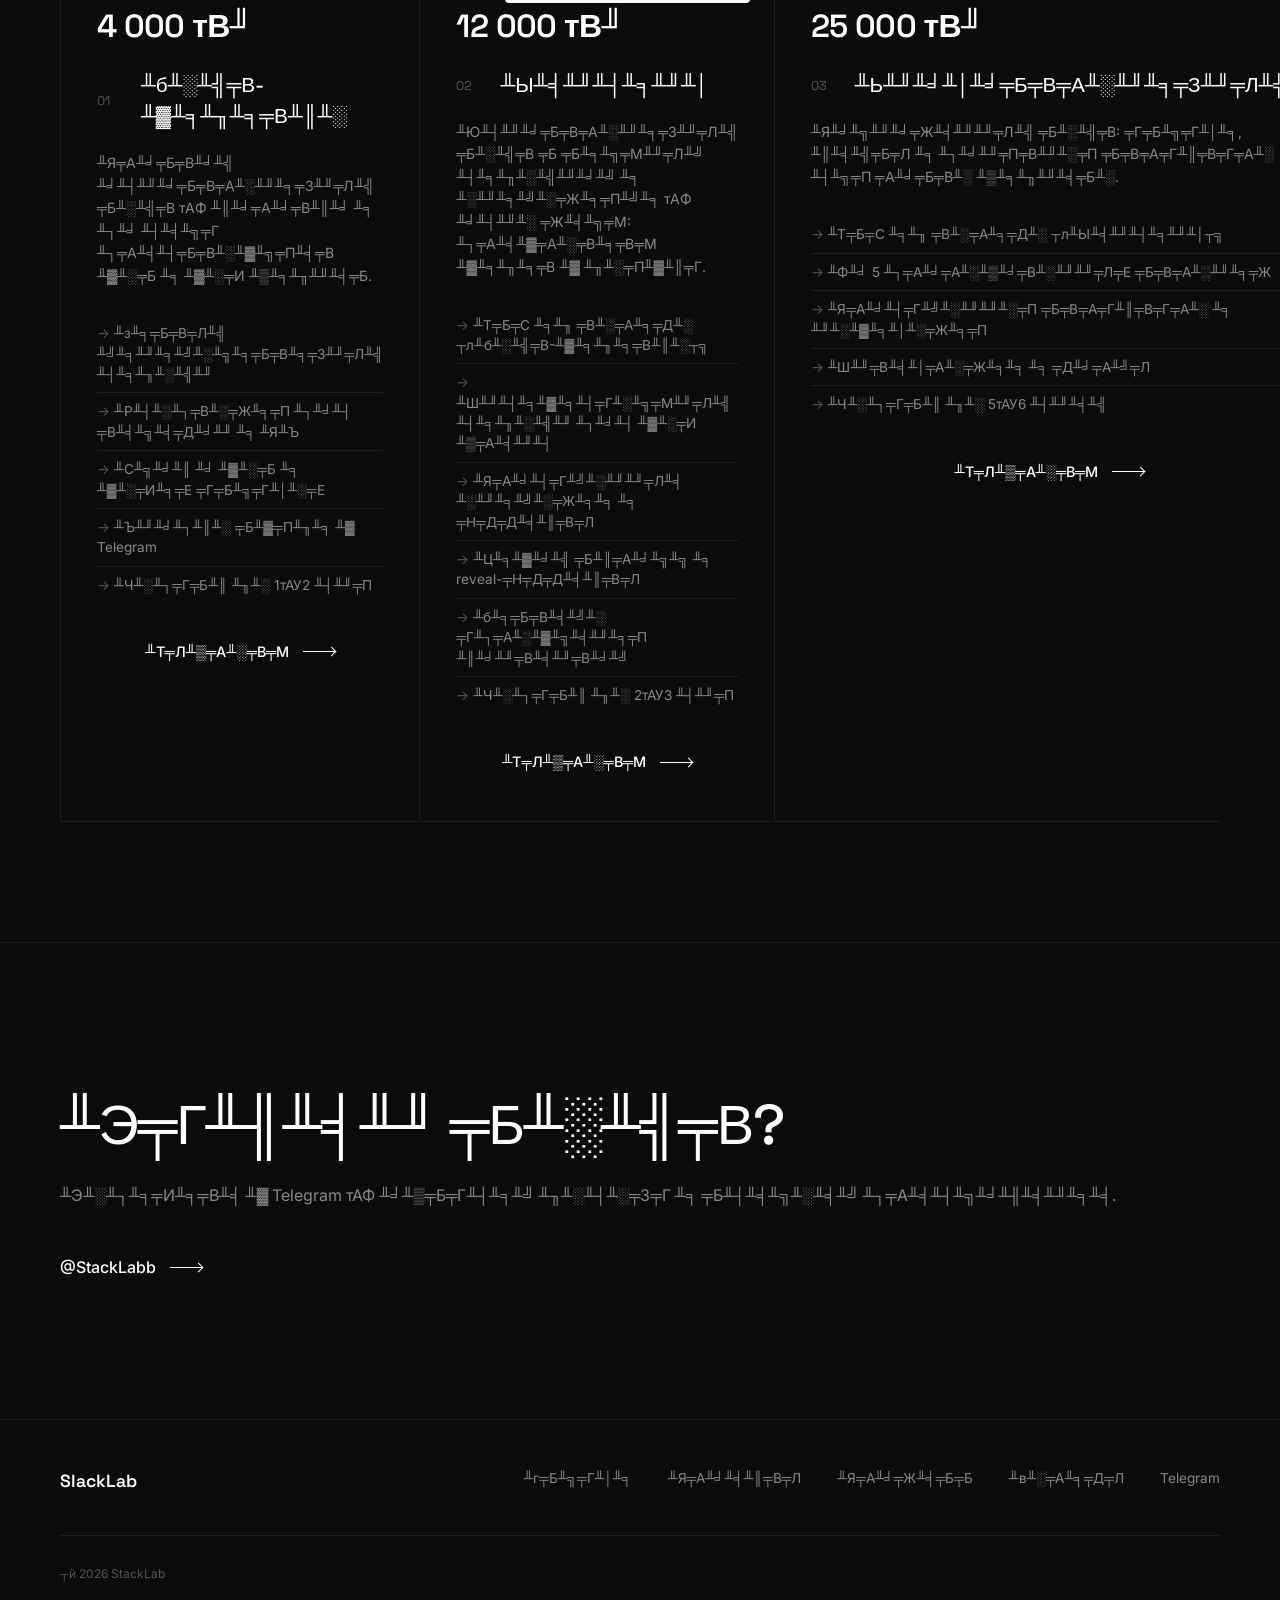
==== commit 49e967f0: "fix: encoding UTF-8" ====
--- a/index.html
+++ b/index.html
@@ -1,339 +1,678 @@
-<!DOCTYPE html>
-<html lang="ru">
-<head>
-  <meta charset="UTF-8">
-  <meta name="viewport" content="width=device-width, initial-scale=1.0">
-  <title>StackLab — Веб-студия</title>
-  <link rel="preconnect" href="https://fonts.googleapis.com">
-  <link rel="preconnect" href="https://fonts.gstatic.com" crossorigin>
-  <link href="https://fonts.googleapis.com/css2?family=Inter:wght@300;400;500;600;700&family=Space+Grotesk:wght@400;500;600;700&display=swap" rel="stylesheet">
-  <link rel="stylesheet" href="style.css">
-</head>
-<body>
-  <div class="cursor-dot" id="cursorDot"></div>
-  <div class="cursor-ring" id="cursorRing"></div>
-
-  <nav class="nav" id="nav">
-    <a href="#hero" class="nav-logo">StackLab</a>
-    <div class="nav-links">
-      <a href="#services" class="nav-link">Услуги</a>
-      <a href="#works" class="nav-link">Проекты</a>
-      <a href="#process" class="nav-link">Процесс</a>
-      <a href="#pricing" class="nav-link">Тарифы</a>
-      <a href="https://t.me/chrissbar" target="_blank" class="nav-link nav-cta">Telegram</a>
-    </div>
-    <button class="nav-burger" id="navBurger">
-      <span></span>
-      <span></span>
-    </button>
-  </nav>
-
-  <div class="mobile-menu" id="mobileMenu">
-    <div class="mobile-menu-bg" id="mobileMenuBg"></div>
-    <div class="mobile-menu-inner">
-      <a href="#services" class="mobile-menu-link">Услуги</a>
-      <a href="#works" class="mobile-menu-link">Проекты</a>
-      <a href="#process" class="mobile-menu-link">Процесс</a>
-      <a href="#pricing" class="mobile-menu-link">Тарифы</a>
-      <a href="https://t.me/chrissbar" target="_blank" class="mobile-menu-link">Telegram</a>
-    </div>
-  </div>
-
-  <section class="hero" id="hero">
-    <div class="container">
-      <p class="hero-label">Веб-студия</p>
-      <h1 class="hero-title">
-        Делаем сайты<br>
-        <span class="hero-title-accent">для бизнеса</span>
-      </h1>
-      <p class="hero-desc">Лендинги, корпоративные сайты, веб-приложения. От идеи до запуска — за 2–3 дня.</p>
-      <a href="https://t.me/StackLabb" target="_blank" class="btn btn-arrow-btn">
-        Обсудить проект
-        <span class="arrow-line"></span>
-      </a>
-    </div>
-    <div class="hero-scroll-indicator">
-      <span>scroll</span>
-      <div class="scroll-line"></div>
-    </div>
-  </section>
-
-  <div class="marquee">
-    <div class="marquee-track">
-      <div class="marquee-group">
-        <span>Лендинги</span>
-        <span class="dot">•</span>
-        <span>Корпоративные сайты</span>
-        <span class="dot">•</span>
-        <span>Веб-приложения</span>
-        <span class="dot">•</span>
-        <span>SEO</span>
-        <span class="dot">•</span>
-        <span>Техподдержка</span>
-        <span class="dot">•</span>
-      </div>
-      <div class="marquee-group">
-        <span>Лендинги</span>
-        <span class="dot">•</span>
-        <span>Корпоративные сайты</span>
-        <span class="dot">•</span>
-        <span>Веб-приложения</span>
-        <span class="dot">•</span>
-        <span>SEO</span>
-        <span class="dot">•</span>
-        <span>Техподдержка</span>
-        <span class="dot">•</span>
-      </div>
-      <div class="marquee-group">
-        <span>Лендинги</span>
-        <span class="dot">•</span>
-        <span>Корпоративные сайты</span>
-        <span class="dot">•</span>
-        <span>Веб-приложения</span>
-        <span class="dot">•</span>
-        <span>SEO</span>
-        <span class="dot">•</span>
-        <span>Техподдержка</span>
-        <span class="dot">•</span>
-      </div>
-      <div class="marquee-group">
-        <span>Лендинги</span>
-        <span class="dot">•</span>
-        <span>Корпоративные сайты</span>
-        <span class="dot">•</span>
-        <span>Веб-приложения</span>
-        <span class="dot">•</span>
-        <span>SEO</span>
-        <span class="dot">•</span>
-        <span>Техподдержка</span>
-        <span class="dot">•</span>
-      </div>
-    </div>
-  </div>
-
-  <section class="services" id="services">
-    <div class="container">
-      <div class="section-top">
-        <span class="section-num">01</span>
-        <h2 class="section-title">Услуги</h2>
-      </div>
-      <div class="services-list">
-        <div class="service-row" data-anim>
-          <div class="service-row-top">
-            <span class="service-num">01</span>
-            <h3>Лендинги</h3>
-          </div>
-          <p>Одностраничные сайты с высокой конверсией. Адаптивный дизайн, быстрая загрузка, интеграция с аналитикой.</p>
-        </div>
-        <div class="service-row" data-anim>
-          <div class="service-row-top">
-            <span class="service-num">02</span>
-            <h3>Корпоративные сайты</h3>
-          </div>
-          <p>Многостраничные сайты для компаний. Удобная админка, масштабируемая архитектура, SEO.</p>
-        </div>
-        <div class="service-row" data-anim>
-          <div class="service-row-top">
-            <span class="service-num">03</span>
-            <h3>Веб-приложения</h3>
-          </div>
-          <p>SPA/PWA с интерактивным интерфейсом, real-time данными и высокой производительностью.</p>
-        </div>
-        <div class="service-row" data-anim>
-          <div class="service-row-top">
-            <span class="service-num">04</span>
-            <h3>SEO и оптимизация</h3>
-          </div>
-          <p>Техническая оптимизация, скорость загрузки, семантическая разметка.</p>
-        </div>
-        <div class="service-row" data-anim>
-          <div class="service-row-top">
-            <span class="service-num">05</span>
-            <h3>Техподдержка</h3>
-          </div>
-          <p>Сопровождение после запуска: обновления, мониторинг, доработки.</p>
-        </div>
-      </div>
-    </div>
-  </section>
-
-  <section class="works" id="works">
-    <div class="container">
-      <div class="section-top">
-        <span class="section-num">02</span>
-        <h2 class="section-title">Проекты</h2>
-      </div>
-      <div class="works-grid">
-        <div class="work-card" data-anim>
-          <div class="work-card-img">
-            <img src="https://images.unsplash.com/photo-1460925895917-afdab827c52f?w=800&q=80" alt="Dashboard">
-          </div>
-          <div class="work-card-info">
-            <h3>FinTech Dashboard</h3>
-            <p>Веб-приложение</p>
-          </div>
-        </div>
-        <div class="work-card" data-anim>
-          <div class="work-card-img">
-            <img src="https://images.unsplash.com/photo-1555421689-d68471e189f2?w=800&q=80" alt="Store">
-          </div>
-          <div class="work-card-info">
-            <h3>Fashion Store</h3>
-            <p>E-Commerce</p>
-          </div>
-        </div>
-        <div class="work-card" data-anim>
-          <div class="work-card-img">
-            <img src="https://images.unsplash.com/photo-1507003211169-0a1dd7228f2d?w=800&q=80" alt="Travel">
-          </div>
-          <div class="work-card-info">
-            <h3>Travel Platform</h3>
-            <p>Корпоративный сайт</p>
-          </div>
-        </div>
-        <div class="work-card" data-anim>
-          <div class="work-card-img">
-            <img src="https://images.unsplash.com/photo-1576091160399-112ba8d25d1d?w=800&q=80" alt="Health">
-          </div>
-          <div class="work-card-info">
-            <h3>Health App</h3>
-            <p>Лендинг</p>
-          </div>
-        </div>
-      </div>
-    </div>
-  </section>
-
-  <section class="process" id="process">
-    <div class="container">
-      <div class="section-top">
-        <span class="section-num">03</span>
-        <h2 class="section-title">Процесс</h2>
-      </div>
-      <div class="process-grid">
-        <div class="process-step" data-anim>
-          <span class="step-num">01</span>
-          <h3>Бриф</h3>
-          <p>Обсуждаем задачу, цели, аудиторию. Фиксируем требования и сроки.</p>
-        </div>
-        <div class="process-step" data-anim>
-          <span class="step-num">02</span>
-          <h3>Дизайн</h3>
-          <p>Делаем прототип и макеты. Каждый экран — до мелочей.</p>
-        </div>
-        <div class="process-step" data-anim>
-          <span class="step-num">03</span>
-          <h3>Разработка</h3>
-          <p>Пишем код, тестируем на всех устройствах, оптимизируем скорость.</p>
-        </div>
-        <div class="process-step" data-anim>
-          <span class="step-num">04</span>
-          <h3>Запуск</h3>
-          <p>Разворачиваем на хостинге, настраиваем, передаём вам.</p>
-        </div>
-      </div>
-    </div>
-  </section>
-
-  <section class="pricing" id="pricing">
-    <div class="container">
-      <div class="section-top">
-        <span class="section-num">04</span>
-        <h2 class="section-title">Тарифы</h2>
-      </div>
-      <div class="pricing-grid">
-        <div class="pricing-card" data-anim>
-          <div class="pricing-price">4 000 ₽</div>
-          <div class="pricing-card-top">
-            <span class="pricing-num">01</span>
-            <h3>Сайт-визитка</h3>
-          </div>
-          <p class="pricing-desc">Простой одностраничный сайт — коротко и по делу представляет вас и ваш бизнес.</p>
-          <ul class="pricing-list">
-            <li>Чистый минималистичный дизайн</li>
-            <li>Адаптация под телефон и ПК</li>
-            <li>Блок о вас и ваших услугах</li>
-            <li>Кнопка связи в Telegram</li>
-            <li>Запуск за 1–2 дня</li>
-          </ul>
-          <a href="https://t.me/chrissbar" target="_blank" class="btn btn-arrow-btn pricing-btn">
-            Выбрать
-            <span class="arrow-line"></span>
-          </a>
-        </div>
-        <div class="pricing-card pricing-card-popular" data-anim>
-          <div class="pricing-card-popular-badge">Выбирают чаще</div>
-          <div class="pricing-price">12 000 ₽</div>
-          <div class="pricing-card-top">
-            <span class="pricing-num">02</span>
-            <h3>Лендинг</h3>
-          </div>
-          <p class="pricing-desc">Одностраничный сайт с сильным дизайном и анимациями — одна цель: превратить визит в заявку.</p>
-          <ul class="pricing-list">
-            <li>Всё из тарифа «Сайт-визитка»</li>
-            <li>Индивидуальный дизайн под ваш бренд</li>
-            <li>Продуманные анимации и эффекты</li>
-            <li>Живой скролл и reveal-эффекты</li>
-            <li>Система управления контентом</li>
-            <li>Запуск за 2–3 дня</li>
-          </ul>
-          <a href="https://t.me/chrissbar" target="_blank" class="btn btn-arrow-btn pricing-btn">
-            Выбрать
-            <span class="arrow-line"></span>
-          </a>
-        </div>
-        <div class="pricing-card" data-anim>
-          <div class="pricing-price">25 000 ₽</div>
-          <div class="pricing-card-top">
-            <span class="pricing-num">03</span>
-            <h3>Многостраничный</h3>
-          </div>
-          <p class="pricing-desc">Полноценный сайт: услуги, кейсы и понятная структура для роста бизнеса.</p>
-          <ul class="pricing-list">
-            <li>Всё из тарифа «Лендинг»</li>
-            <li>До 5 проработанных страниц</li>
-            <li>Продуманная структура и навигация</li>
-            <li>Интеграции и формы</li>
-            <li>Запуск за 5–6 дней</li>
-          </ul>
-          <a href="https://t.me/StackLabb" target="_blank" class="btn btn-arrow-btn pricing-btn">
-            Выбрать
-            <span class="arrow-line"></span>
-          </a>
-        </div>
-      </div>
-    </div>
-  </section>
-
-  <section class="cta" id="contact">
-    <div class="container">
-      <h2 class="cta-title">Нужен сайт?</h2>
-      <p class="cta-desc">Напишите в Telegram — обсудим задачу и сделаем предложение.</p>
-      <a href="https://t.me/StackLabb" target="_blank" class="btn btn-arrow-btn btn-lg">
-        @StackLabb
-        <span class="arrow-line"></span>
-      </a>
-    </div>
-  </section>
-
-  <footer class="footer">
-    <div class="container">
-      <div class="footer-top">
-        <a href="#hero" class="footer-logo">SlackLab</a>
-        <div class="footer-nav">
-          <a href="#services">Услуги</a>
-          <a href="#works">Проекты</a>
-          <a href="#process">Процесс</a>
-          <a href="#pricing">Тарифы</a>
-          <a href="https://t.me/StackLabb" target="_blank">Telegram</a>
-        </div>
-      </div>
-      <div class="footer-bottom">
-        <span>© 2026 StackLab</span>
-      </div>
-    </div>
-  </footer>
-
-  <script src="script.js"></script>
-</body>
-</html>
+﻿<!DOCTYPE html>+
+<html lang="ru">+
+<head>+
+  <meta charset="UTF-8">+
+  <meta name="viewport" content="width=device-width, initial-scale=1.0">+
+  <title>StackLab тАФ ╨Т╨╡╨▒-╤Б╤В╤Г╨┤╨╕╤П</title>+
+  <link rel="preconnect" href="https://fonts.googleapis.com">+
+  <link rel="preconnect" href="https://fonts.gstatic.com" crossorigin>+
+  <link href="https://fonts.googleapis.com/css2?family=Inter:wght@300;400;500;600;700&family=Space+Grotesk:wght@400;500;600;700&display=swap" rel="stylesheet">+
+  <link rel="stylesheet" href="style.css">+
+</head>+
+<body>+
+  <div class="cursor-dot" id="cursorDot"></div>+
+  <div class="cursor-ring" id="cursorRing"></div>+
++
+  <nav class="nav" id="nav">+
+    <a href="#hero" class="nav-logo">StackLab</a>+
+    <div class="nav-links">+
+      <a href="#services" class="nav-link">╨г╤Б╨╗╤Г╨│╨╕</a>+
+      <a href="#works" class="nav-link">╨Я╤А╨╛╨╡╨║╤В╤Л</a>+
+      <a href="#process" class="nav-link">╨Я╤А╨╛╤Ж╨╡╤Б╤Б</a>+
+      <a href="#pricing" class="nav-link">╨в╨░╤А╨╕╤Д╤Л</a>+
+      <a href="https://t.me/chrissbar" target="_blank" class="nav-link nav-cta">Telegram</a>+
+    </div>+
+    <button class="nav-burger" id="navBurger">+
+      <span></span>+
+      <span></span>+
+    </button>+
+  </nav>+
++
+  <div class="mobile-menu" id="mobileMenu">+
+    <div class="mobile-menu-bg" id="mobileMenuBg"></div>+
+    <div class="mobile-menu-inner">+
+      <a href="#services" class="mobile-menu-link">╨г╤Б╨╗╤Г╨│╨╕</a>+
+      <a href="#works" class="mobile-menu-link">╨Я╤А╨╛╨╡╨║╤В╤Л</a>+
+      <a href="#process" class="mobile-menu-link">╨Я╤А╨╛╤Ж╨╡╤Б╤Б</a>+
+      <a href="#pricing" class="mobile-menu-link">╨в╨░╤А╨╕╤Д╤Л</a>+
+      <a href="https://t.me/chrissbar" target="_blank" class="mobile-menu-link">Telegram</a>+
+    </div>+
+  </div>+
++
+  <section class="hero" id="hero">+
+    <div class="container">+
+      <p class="hero-label">╨Т╨╡╨▒-╤Б╤В╤Г╨┤╨╕╤П</p>+
+      <h1 class="hero-title">+
+        ╨Ф╨╡╨╗╨░╨╡╨╝ ╤Б╨░╨╣╤В╤Л<br>+
+        <span class="hero-title-accent">╨┤╨╗╤П ╨▒╨╕╨╖╨╜╨╡╤Б╨░</span>+
+      </h1>+
+      <p class="hero-desc">╨Ы╨╡╨╜╨┤╨╕╨╜╨│╨╕, ╨║╨╛╤А╨┐╨╛╤А╨░╤В╨╕╨▓╨╜╤Л╨╡ ╤Б╨░╨╣╤В╤Л, ╨▓╨╡╨▒-╨┐╤А╨╕╨╗╨╛╨╢╨╡╨╜╨╕╤П. ╨Ю╤В ╨╕╨┤╨╡╨╕ ╨┤╨╛ ╨╖╨░╨┐╤Г╤Б╨║╨░ тАФ ╨╖╨░ 2тАУ3 ╨┤╨╜╤П.</p>+
+      <a href="https://t.me/StackLabb" target="_blank" class="btn btn-arrow-btn">+
+        ╨Ю╨▒╤Б╤Г╨┤╨╕╤В╤М ╨┐╤А╨╛╨╡╨║╤В+
+        <span class="arrow-line"></span>+
+      </a>+
+    </div>+
+    <div class="hero-scroll-indicator">+
+      <span>scroll</span>+
+      <div class="scroll-line"></div>+
+    </div>+
+  </section>+
++
+  <div class="marquee">+
+    <div class="marquee-track">+
+      <div class="marquee-group">+
+        <span>╨Ы╨╡╨╜╨┤╨╕╨╜╨│╨╕</span>+
+        <span class="dot">тАв</span>+
+        <span>╨Ъ╨╛╤А╨┐╨╛╤А╨░╤В╨╕╨▓╨╜╤Л╨╡ ╤Б╨░╨╣╤В╤Л</span>+
+        <span class="dot">тАв</span>+
+        <span>╨Т╨╡╨▒-╨┐╤А╨╕╨╗╨╛╨╢╨╡╨╜╨╕╤П</span>+
+        <span class="dot">тАв</span>+
+        <span>SEO</span>+
+        <span class="dot">тАв</span>+
+        <span>╨в╨╡╤Е╨┐╨╛╨┤╨┤╨╡╤А╨╢╨║╨░</span>+
+        <span class="dot">тАв</span>+
+      </div>+
+      <div class="marquee-group">+
+        <span>╨Ы╨╡╨╜╨┤╨╕╨╜╨│╨╕</span>+
+        <span class="dot">тАв</span>+
+        <span>╨Ъ╨╛╤А╨┐╨╛╤А╨░╤В╨╕╨▓╨╜╤Л╨╡ ╤Б╨░╨╣╤В╤Л</span>+
+        <span class="dot">тАв</span>+
+        <span>╨Т╨╡╨▒-╨┐╤А╨╕╨╗╨╛╨╢╨╡╨╜╨╕╤П</span>+
+        <span class="dot">тАв</span>+
+        <span>SEO</span>+
+        <span class="dot">тАв</span>+
+        <span>╨в╨╡╤Е╨┐╨╛╨┤╨┤╨╡╤А╨╢╨║╨░</span>+
+        <span class="dot">тАв</span>+
+      </div>+
+      <div class="marquee-group">+
+        <span>╨Ы╨╡╨╜╨┤╨╕╨╜╨│╨╕</span>+
+        <span class="dot">тАв</span>+
+        <span>╨Ъ╨╛╤А╨┐╨╛╤А╨░╤В╨╕╨▓╨╜╤Л╨╡ ╤Б╨░╨╣╤В╤Л</span>+
+        <span class="dot">тАв</span>+
+        <span>╨Т╨╡╨▒-╨┐╤А╨╕╨╗╨╛╨╢╨╡╨╜╨╕╤П</span>+
+        <span class="dot">тАв</span>+
+        <span>SEO</span>+
+        <span class="dot">тАв</span>+
+        <span>╨в╨╡╤Е╨┐╨╛╨┤╨┤╨╡╤А╨╢╨║╨░</span>+
+        <span class="dot">тАв</span>+
+      </div>+
+      <div class="marquee-group">+
+        <span>╨Ы╨╡╨╜╨┤╨╕╨╜╨│╨╕</span>+
+        <span class="dot">тАв</span>+
+        <span>╨Ъ╨╛╤А╨┐╨╛╤А╨░╤В╨╕╨▓╨╜╤Л╨╡ ╤Б╨░╨╣╤В╤Л</span>+
+        <span class="dot">тАв</span>+
+        <span>╨Т╨╡╨▒-╨┐╤А╨╕╨╗╨╛╨╢╨╡╨╜╨╕╤П</span>+
+        <span class="dot">тАв</span>+
+        <span>SEO</span>+
+        <span class="dot">тАв</span>+
+        <span>╨в╨╡╤Е╨┐╨╛╨┤╨┤╨╡╤А╨╢╨║╨░</span>+
+        <span class="dot">тАв</span>+
+      </div>+
+    </div>+
+  </div>+
++
+  <section class="services" id="services">+
+    <div class="container">+
+      <div class="section-top">+
+        <span class="section-num">01</span>+
+        <h2 class="section-title">╨г╤Б╨╗╤Г╨│╨╕</h2>+
+      </div>+
+      <div class="services-list">+
+        <div class="service-row" data-anim>+
+          <div class="service-row-top">+
+            <span class="service-num">01</span>+
+            <h3>╨Ы╨╡╨╜╨┤╨╕╨╜╨│╨╕</h3>+
+          </div>+
+          <p>╨Ю╨┤╨╜╨╛╤Б╤В╤А╨░╨╜╨╕╤З╨╜╤Л╨╡ ╤Б╨░╨╣╤В╤Л ╤Б ╨▓╤Л╤Б╨╛╨║╨╛╨╣ ╨║╨╛╨╜╨▓╨╡╤А╤Б╨╕╨╡╨╣. ╨Р╨┤╨░╨┐╤В╨╕╨▓╨╜╤Л╨╣ ╨┤╨╕╨╖╨░╨╣╨╜, ╨▒╤Л╤Б╤В╤А╨░╤П ╨╖╨░╨│╤А╤Г╨╖╨║╨░, ╨╕╨╜╤В╨╡╨│╤А╨░╤Ж╨╕╤П ╤Б ╨░╨╜╨░╨╗╨╕╤В╨╕╨║╨╛╨╣.</p>+
+        </div>+
+        <div class="service-row" data-anim>+
+          <div class="service-row-top">+
+            <span class="service-num">02</span>+
+            <h3>╨Ъ╨╛╤А╨┐╨╛╤А╨░╤В╨╕╨▓╨╜╤Л╨╡ ╤Б╨░╨╣╤В╤Л</h3>+
+          </div>+
+          <p>╨Ь╨╜╨╛╨│╨╛╤Б╤В╤А╨░╨╜╨╕╤З╨╜╤Л╨╡ ╤Б╨░╨╣╤В╤Л ╨┤╨╗╤П ╨║╨╛╨╝╨┐╨░╨╜╨╕╨╣. ╨г╨┤╨╛╨▒╨╜╨░╤П ╨░╨┤╨╝╨╕╨╜╨║╨░, ╨╝╨░╤Б╤И╤В╨░╨▒╨╕╤А╤Г╨╡╨╝╨░╤П ╨░╤А╤Е╨╕╤В╨╡╨║╤В╤Г╤А╨░, SEO.</p>+
+        </div>+
+        <div class="service-row" data-anim>+
+          <div class="service-row-top">+
+            <span class="service-num">03</span>+
+            <h3>╨Т╨╡╨▒-╨┐╤А╨╕╨╗╨╛╨╢╨╡╨╜╨╕╤П</h3>+
+          </div>+
+          <p>SPA/PWA ╤Б ╨╕╨╜╤В╨╡╤А╨░╨║╤В╨╕╨▓╨╜╤Л╨╝ ╨╕╨╜╤В╨╡╤А╤Д╨╡╨╣╤Б╨╛╨╝, real-time ╨┤╨░╨╜╨╜╤Л╨╝╨╕ ╨╕ ╨▓╤Л╤Б╨╛╨║╨╛╨╣ ╨┐╤А╨╛╨╕╨╖╨▓╨╛╨┤╨╕╤В╨╡╨╗╤М╨╜╨╛╤Б╤В╤М╤О.</p>+
+        </div>+
+        <div class="service-row" data-anim>+
+          <div class="service-row-top">+
+            <span class="service-num">04</span>+
+            <h3>SEO ╨╕ ╨╛╨┐╤В╨╕╨╝╨╕╨╖╨░╤Ж╨╕╤П</h3>+
+          </div>+
+          <p>╨в╨╡╤Е╨╜╨╕╤З╨╡╤Б╨║╨░╤П ╨╛╨┐╤В╨╕╨╝╨╕╨╖╨░╤Ж╨╕╤П, ╤Б╨║╨╛╤А╨╛╤Б╤В╤М ╨╖╨░╨│╤А╤Г╨╖╨║╨╕, ╤Б╨╡╨╝╨░╨╜╤В╨╕╤З╨╡╤Б╨║╨░╤П ╤А╨░╨╖╨╝╨╡╤В╨║╨░.</p>+
+        </div>+
+        <div class="service-row" data-anim>+
+          <div class="service-row-top">+
+            <span class="service-num">05</span>+
+            <h3>╨в╨╡╤Е╨┐╨╛╨┤╨┤╨╡╤А╨╢╨║╨░</h3>+
+          </div>+
+          <p>╨б╨╛╨┐╤А╨╛╨▓╨╛╨╢╨┤╨╡╨╜╨╕╨╡ ╨┐╨╛╤Б╨╗╨╡ ╨╖╨░╨┐╤Г╤Б╨║╨░: ╨╛╨▒╨╜╨╛╨▓╨╗╨╡╨╜╨╕╤П, ╨╝╨╛╨╜╨╕╤В╨╛╤А╨╕╨╜╨│, ╨┤╨╛╤А╨░╨▒╨╛╤В╨║╨╕.</p>+
+        </div>+
+      </div>+
+    </div>+
+  </section>+
++
+  <section class="works" id="works">+
+    <div class="container">+
+      <div class="section-top">+
+        <span class="section-num">02</span>+
+        <h2 class="section-title">╨Я╤А╨╛╨╡╨║╤В╤Л</h2>+
+      </div>+
+      <div class="works-grid">+
+        <div class="work-card" data-anim>+
+          <div class="work-card-img">+
+            <img src="https://images.unsplash.com/photo-1460925895917-afdab827c52f?w=800&q=80" alt="Dashboard">+
+          </div>+
+          <div class="work-card-info">+
+            <h3>FinTech Dashboard</h3>+
+            <p>╨Т╨╡╨▒-╨┐╤А╨╕╨╗╨╛╨╢╨╡╨╜╨╕╨╡</p>+
+          </div>+
+        </div>+
+        <div class="work-card" data-anim>+
+          <div class="work-card-img">+
+            <img src="https://images.unsplash.com/photo-1555421689-d68471e189f2?w=800&q=80" alt="Store">+
+          </div>+
+          <div class="work-card-info">+
+            <h3>Fashion Store</h3>+
+            <p>E-Commerce</p>+
+          </div>+
+        </div>+
+        <div class="work-card" data-anim>+
+          <div class="work-card-img">+
+            <img src="https://images.unsplash.com/photo-1507003211169-0a1dd7228f2d?w=800&q=80" alt="Travel">+
+          </div>+
+          <div class="work-card-info">+
+            <h3>Travel Platform</h3>+
+            <p>╨Ъ╨╛╤А╨┐╨╛╤А╨░╤В╨╕╨▓╨╜╤Л╨╣ ╤Б╨░╨╣╤В</p>+
+          </div>+
+        </div>+
+        <div class="work-card" data-anim>+
+          <div class="work-card-img">+
+            <img src="https://images.unsplash.com/photo-1576091160399-112ba8d25d1d?w=800&q=80" alt="Health">+
+          </div>+
+          <div class="work-card-info">+
+            <h3>Health App</h3>+
+            <p>╨Ы╨╡╨╜╨┤╨╕╨╜╨│</p>+
+          </div>+
+        </div>+
+      </div>+
+    </div>+
+  </section>+
++
+  <section class="process" id="process">+
+    <div class="container">+
+      <div class="section-top">+
+        <span class="section-num">03</span>+
+        <h2 class="section-title">╨Я╤А╨╛╤Ж╨╡╤Б╤Б</h2>+
+      </div>+
+      <div class="process-grid">+
+        <div class="process-step" data-anim>+
+          <span class="step-num">01</span>+
+          <h3>╨С╤А╨╕╤Д</h3>+
+          <p>╨Ю╨▒╤Б╤Г╨╢╨┤╨░╨╡╨╝ ╨╖╨░╨┤╨░╤З╤Г, ╤Ж╨╡╨╗╨╕, ╨░╤Г╨┤╨╕╤В╨╛╤А╨╕╤О. ╨д╨╕╨║╤Б╨╕╤А╤Г╨╡╨╝ ╤В╤А╨╡╨▒╨╛╨▓╨░╨╜╨╕╤П ╨╕ ╤Б╤А╨╛╨║╨╕.</p>+
+        </div>+
+        <div class="process-step" data-anim>+
+          <span class="step-num">02</span>+
+          <h3>╨Ф╨╕╨╖╨░╨╣╨╜</h3>+
+          <p>╨Ф╨╡╨╗╨░╨╡╨╝ ╨┐╤А╨╛╤В╨╛╤В╨╕╨┐ ╨╕ ╨╝╨░╨║╨╡╤В╤Л. ╨Ъ╨░╨╢╨┤╤Л╨╣ ╤Н╨║╤А╨░╨╜ тАФ ╨┤╨╛ ╨╝╨╡╨╗╨╛╤З╨╡╨╣.</p>+
+        </div>+
+        <div class="process-step" data-anim>+
+          <span class="step-num">03</span>+
+          <h3>╨а╨░╨╖╤А╨░╨▒╨╛╤В╨║╨░</h3>+
+          <p>╨Я╨╕╤И╨╡╨╝ ╨║╨╛╨┤, ╤В╨╡╤Б╤В╨╕╤А╤Г╨╡╨╝ ╨╜╨░ ╨▓╤Б╨╡╤Е ╤Г╤Б╤В╤А╨╛╨╣╤Б╤В╨▓╨░╤Е, ╨╛╨┐╤В╨╕╨╝╨╕╨╖╨╕╤А╤Г╨╡╨╝ ╤Б╨║╨╛╤А╨╛╤Б╤В╤М.</p>+
+        </div>+
+        <div class="process-step" data-anim>+
+          <span class="step-num">04</span>+
+          <h3>╨Ч╨░╨┐╤Г╤Б╨║</h3>+
+          <p>╨а╨░╨╖╨▓╨╛╤А╨░╤З╨╕╨▓╨░╨╡╨╝ ╨╜╨░ ╤Е╨╛╤Б╤В╨╕╨╜╨│╨╡, ╨╜╨░╤Б╤В╤А╨░╨╕╨▓╨░╨╡╨╝, ╨┐╨╡╤А╨╡╨┤╨░╤С╨╝ ╨▓╨░╨╝.</p>+
+        </div>+
+      </div>+
+    </div>+
+  </section>+
++
+  <section class="pricing" id="pricing">+
+    <div class="container">+
+      <div class="section-top">+
+        <span class="section-num">04</span>+
+        <h2 class="section-title">╨в╨░╤А╨╕╤Д╤Л</h2>+
+      </div>+
+      <div class="pricing-grid">+
+        <div class="pricing-card" data-anim>+
+          <div class="pricing-price">4 000 тВ╜</div>+
+          <div class="pricing-card-top">+
+            <span class="pricing-num">01</span>+
+            <h3>╨б╨░╨╣╤В-╨▓╨╕╨╖╨╕╤В╨║╨░</h3>+
+          </div>+
+          <p class="pricing-desc">╨Я╤А╨╛╤Б╤В╨╛╨╣ ╨╛╨┤╨╜╨╛╤Б╤В╤А╨░╨╜╨╕╤З╨╜╤Л╨╣ ╤Б╨░╨╣╤В тАФ ╨║╨╛╤А╨╛╤В╨║╨╛ ╨╕ ╨┐╨╛ ╨┤╨╡╨╗╤Г ╨┐╤А╨╡╨┤╤Б╤В╨░╨▓╨╗╤П╨╡╤В ╨▓╨░╤Б ╨╕ ╨▓╨░╤И ╨▒╨╕╨╖╨╜╨╡╤Б.</p>+
+          <ul class="pricing-list">+
+            <li>╨з╨╕╤Б╤В╤Л╨╣ ╨╝╨╕╨╜╨╕╨╝╨░╨╗╨╕╤Б╤В╨╕╤З╨╜╤Л╨╣ ╨┤╨╕╨╖╨░╨╣╨╜</li>+
+            <li>╨Р╨┤╨░╨┐╤В╨░╤Ж╨╕╤П ╨┐╨╛╨┤ ╤В╨╡╨╗╨╡╤Д╨╛╨╜ ╨╕ ╨Я╨Ъ</li>+
+            <li>╨С╨╗╨╛╨║ ╨╛ ╨▓╨░╤Б ╨╕ ╨▓╨░╤И╨╕╤Е ╤Г╤Б╨╗╤Г╨│╨░╤Е</li>+
+            <li>╨Ъ╨╜╨╛╨┐╨║╨░ ╤Б╨▓╤П╨╖╨╕ ╨▓ Telegram</li>+
+            <li>╨Ч╨░╨┐╤Г╤Б╨║ ╨╖╨░ 1тАУ2 ╨┤╨╜╤П</li>+
+          </ul>+
+          <a href="https://t.me/chrissbar" target="_blank" class="btn btn-arrow-btn pricing-btn">+
+            ╨Т╤Л╨▒╤А╨░╤В╤М+
+            <span class="arrow-line"></span>+
+          </a>+
+        </div>+
+        <div class="pricing-card pricing-card-popular" data-anim>+
+          <div class="pricing-card-popular-badge">╨Т╤Л╨▒╨╕╤А╨░╤О╤В ╤З╨░╤Й╨╡</div>+
+          <div class="pricing-price">12 000 тВ╜</div>+
+          <div class="pricing-card-top">+
+            <span class="pricing-num">02</span>+
+            <h3>╨Ы╨╡╨╜╨┤╨╕╨╜╨│</h3>+
+          </div>+
+          <p class="pricing-desc">╨Ю╨┤╨╜╨╛╤Б╤В╤А╨░╨╜╨╕╤З╨╜╤Л╨╣ ╤Б╨░╨╣╤В ╤Б ╤Б╨╕╨╗╤М╨╜╤Л╨╝ ╨┤╨╕╨╖╨░╨╣╨╜╨╛╨╝ ╨╕ ╨░╨╜╨╕╨╝╨░╤Ж╨╕╤П╨╝╨╕ тАФ ╨╛╨┤╨╜╨░ ╤Ж╨╡╨╗╤М: ╨┐╤А╨╡╨▓╤А╨░╤В╨╕╤В╤М ╨▓╨╕╨╖╨╕╤В ╨▓ ╨╖╨░╤П╨▓╨║╤Г.</p>+
+          <ul class="pricing-list">+
+            <li>╨Т╤Б╤С ╨╕╨╖ ╤В╨░╤А╨╕╤Д╨░ ┬л╨б╨░╨╣╤В-╨▓╨╕╨╖╨╕╤В╨║╨░┬╗</li>+
+            <li>╨Ш╨╜╨┤╨╕╨▓╨╕╨┤╤Г╨░╨╗╤М╨╜╤Л╨╣ ╨┤╨╕╨╖╨░╨╣╨╜ ╨┐╨╛╨┤ ╨▓╨░╤И ╨▒╤А╨╡╨╜╨┤</li>+
+            <li>╨Я╤А╨╛╨┤╤Г╨╝╨░╨╜╨╜╤Л╨╡ ╨░╨╜╨╕╨╝╨░╤Ж╨╕╨╕ ╨╕ ╤Н╤Д╤Д╨╡╨║╤В╤Л</li>+
+            <li>╨Ц╨╕╨▓╨╛╨╣ ╤Б╨║╤А╨╛╨╗╨╗ ╨╕ reveal-╤Н╤Д╤Д╨╡╨║╤В╤Л</li>+
+            <li>╨б╨╕╤Б╤В╨╡╨╝╨░ ╤Г╨┐╤А╨░╨▓╨╗╨╡╨╜╨╕╤П ╨║╨╛╨╜╤В╨╡╨╜╤В╨╛╨╝</li>+
+            <li>╨Ч╨░╨┐╤Г╤Б╨║ ╨╖╨░ 2тАУ3 ╨┤╨╜╤П</li>+
+          </ul>+
+          <a href="https://t.me/chrissbar" target="_blank" class="btn btn-arrow-btn pricing-btn">+
+            ╨Т╤Л╨▒╤А╨░╤В╤М+
+            <span class="arrow-line"></span>+
+          </a>+
+        </div>+
+        <div class="pricing-card" data-anim>+
+          <div class="pricing-price">25 000 тВ╜</div>+
+          <div class="pricing-card-top">+
+            <span class="pricing-num">03</span>+
+            <h3>╨Ь╨╜╨╛╨│╨╛╤Б╤В╤А╨░╨╜╨╕╤З╨╜╤Л╨╣</h3>+
+          </div>+
+          <p class="pricing-desc">╨Я╨╛╨╗╨╜╨╛╤Ж╨╡╨╜╨╜╤Л╨╣ ╤Б╨░╨╣╤В: ╤Г╤Б╨╗╤Г╨│╨╕, ╨║╨╡╨╣╤Б╤Л ╨╕ ╨┐╨╛╨╜╤П╤В╨╜╨░╤П ╤Б╤В╤А╤Г╨║╤В╤Г╤А╨░ ╨┤╨╗╤П ╤А╨╛╤Б╤В╨░ ╨▒╨╕╨╖╨╜╨╡╤Б╨░.</p>+
+          <ul class="pricing-list">+
+            <li>╨Т╤Б╤С ╨╕╨╖ ╤В╨░╤А╨╕╤Д╨░ ┬л╨Ы╨╡╨╜╨┤╨╕╨╜╨│┬╗</li>+
+            <li>╨Ф╨╛ 5 ╨┐╤А╨╛╤А╨░╨▒╨╛╤В╨░╨╜╨╜╤Л╤Е ╤Б╤В╤А╨░╨╜╨╕╤Ж</li>+
+            <li>╨Я╤А╨╛╨┤╤Г╨╝╨░╨╜╨╜╨░╤П ╤Б╤В╤А╤Г╨║╤В╤Г╤А╨░ ╨╕ ╨╜╨░╨▓╨╕╨│╨░╤Ж╨╕╤П</li>+
+            <li>╨Ш╨╜╤В╨╡╨│╤А╨░╤Ж╨╕╨╕ ╨╕ ╤Д╨╛╤А╨╝╤Л</li>+
+            <li>╨Ч╨░╨┐╤Г╤Б╨║ ╨╖╨░ 5тАУ6 ╨┤╨╜╨╡╨╣</li>+
+          </ul>+
+          <a href="https://t.me/StackLabb" target="_blank" class="btn btn-arrow-btn pricing-btn">+
+            ╨Т╤Л╨▒╤А╨░╤В╤М+
+            <span class="arrow-line"></span>+
+          </a>+
+        </div>+
+      </div>+
+    </div>+
+  </section>+
++
+  <section class="cta" id="contact">+
+    <div class="container">+
+      <h2 class="cta-title">╨Э╤Г╨╢╨╡╨╜ ╤Б╨░╨╣╤В?</h2>+
+      <p class="cta-desc">╨Э╨░╨┐╨╕╤И╨╕╤В╨╡ ╨▓ Telegram тАФ ╨╛╨▒╤Б╤Г╨┤╨╕╨╝ ╨╖╨░╨┤╨░╤З╤Г ╨╕ ╤Б╨┤╨╡╨╗╨░╨╡╨╝ ╨┐╤А╨╡╨┤╨╗╨╛╨╢╨╡╨╜╨╕╨╡.</p>+
+      <a href="https://t.me/StackLabb" target="_blank" class="btn btn-arrow-btn btn-lg">+
+        @StackLabb+
+        <span class="arrow-line"></span>+
+      </a>+
+    </div>+
+  </section>+
++
+  <footer class="footer">+
+    <div class="container">+
+      <div class="footer-top">+
+        <a href="#hero" class="footer-logo">SlackLab</a>+
+        <div class="footer-nav">+
+          <a href="#services">╨г╤Б╨╗╤Г╨│╨╕</a>+
+          <a href="#works">╨Я╤А╨╛╨╡╨║╤В╤Л</a>+
+          <a href="#process">╨Я╤А╨╛╤Ж╨╡╤Б╤Б</a>+
+          <a href="#pricing">╨в╨░╤А╨╕╤Д╤Л</a>+
+          <a href="https://t.me/StackLabb" target="_blank">Telegram</a>+
+        </div>+
+      </div>+
+      <div class="footer-bottom">+
+        <span>┬й 2026 StackLab</span>+
+      </div>+
+    </div>+
+  </footer>+
++
+  <script src="script.js"></script>+
+</body>+
+</html>+
--- a/style.css
+++ b/style.css
@@ -543,6 +543,67 @@
 .work-card-info p {
   font-size: 0.8rem;
   color: var(--text-muted);
+}
+
+.work-card-full {
+  grid-column: 1 / -1;
+}
+
+.work-card-info-full h3 {
+  font-size: 1.5rem;
+  margin-bottom: 8px;
+}
+
+.work-card-info-full p {
+  font-size: 0.9rem;
+  color: var(--text-secondary);
+  margin-bottom: 16px;
+}
+
+.work-card-tags {
+  display: flex;
+  gap: 8px;
+  flex-wrap: wrap;
+  margin-bottom: 20px;
+}
+
+.work-card-tags span {
+  font-size: 0.75rem;
+  font-weight: 500;
+  padding: 4px 12px;
+  background: var(--line);
+  border-radius: 4px;
+  color: var(--text-secondary);
+  letter-spacing: 0.02em;
+}
+
+.work-card-links {
+  display: flex;
+  gap: 24px;
+}
+
+.work-link {
+  font-size: 0.85rem;
+  font-weight: 500;
+  color: var(--text-secondary);
+  transition: color 0.3s;
+  padding-bottom: 2px;
+  border-bottom: 1px solid var(--line);
+}
+
+.work-link:hover {
+  color: var(--text);
+  border-bottom-color: var(--text);
+}
+
+.work-link-live {
+  color: var(--accent);
+  border-bottom-color: var(--accent);
+}
+
+.work-link-live:hover {
+  color: #fff;
+  border-bottom-color: #fff;
 }
 
 @media (max-width: 768px) {
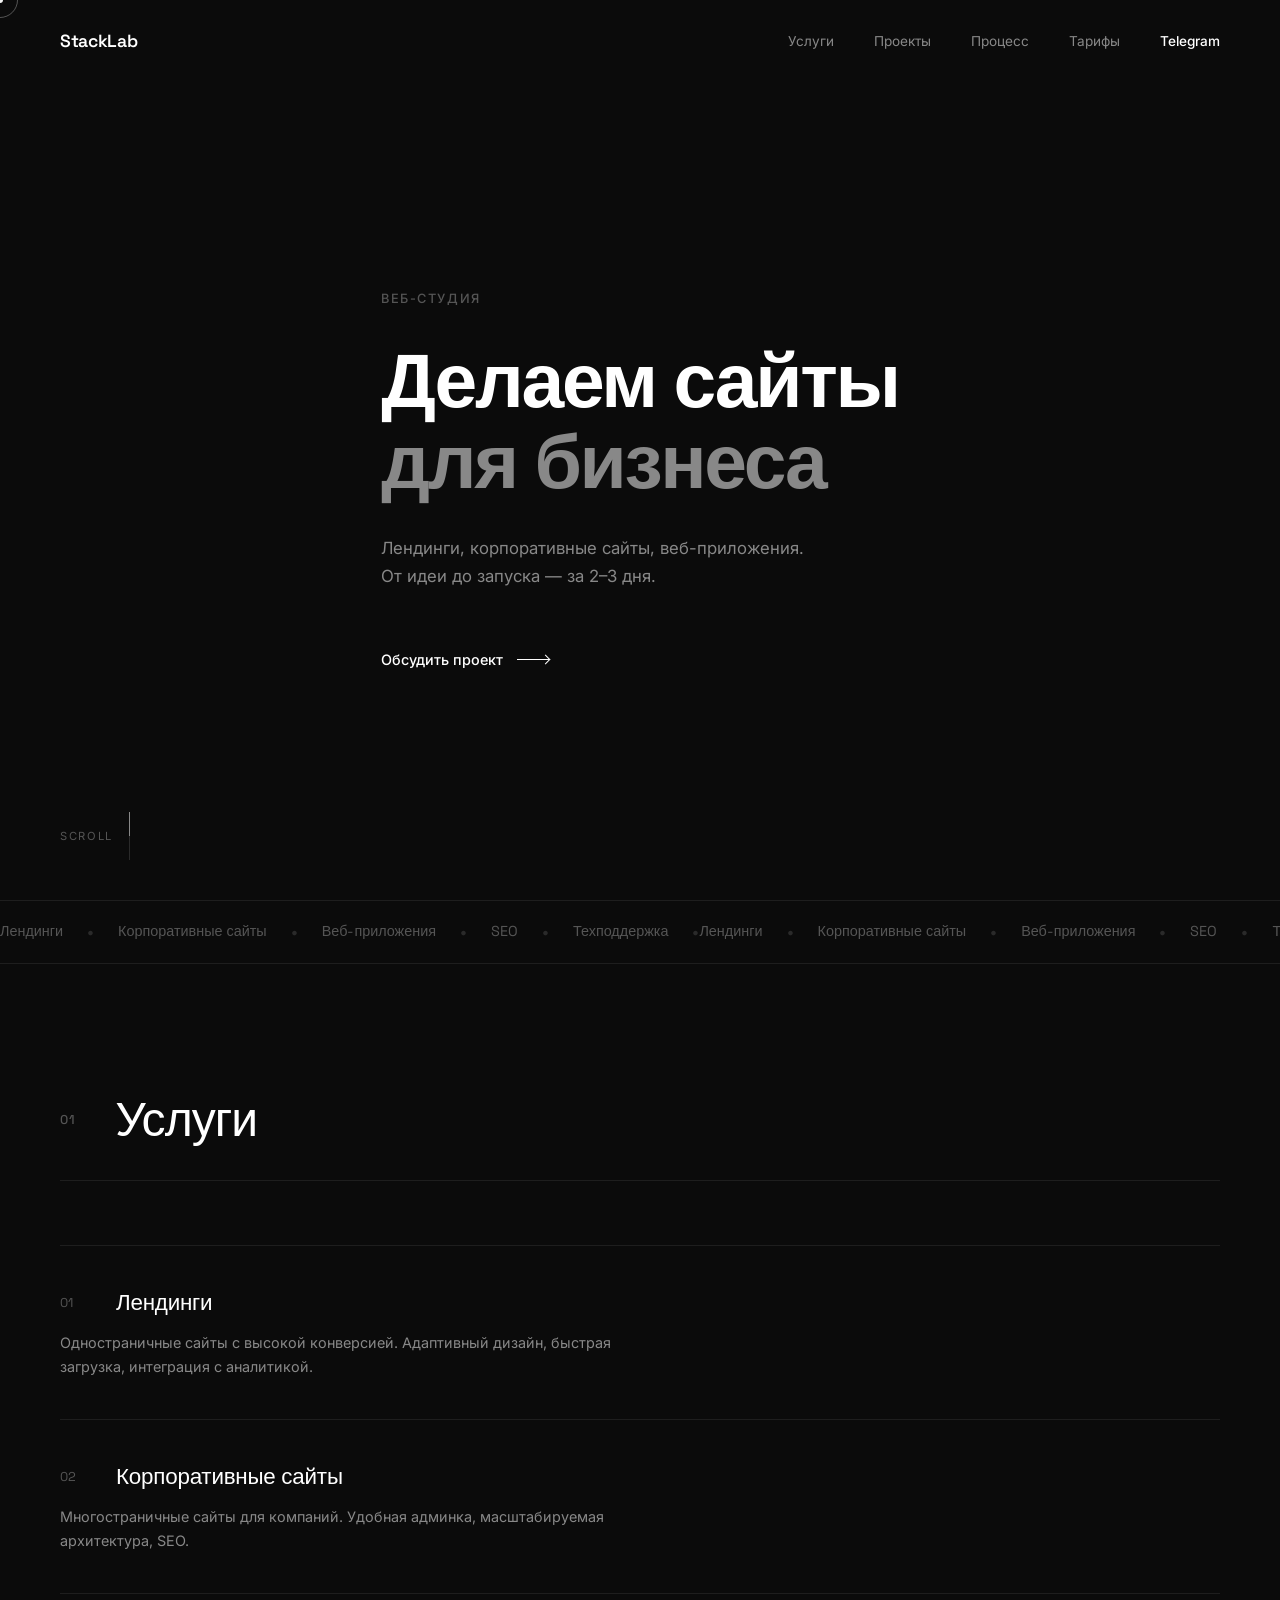
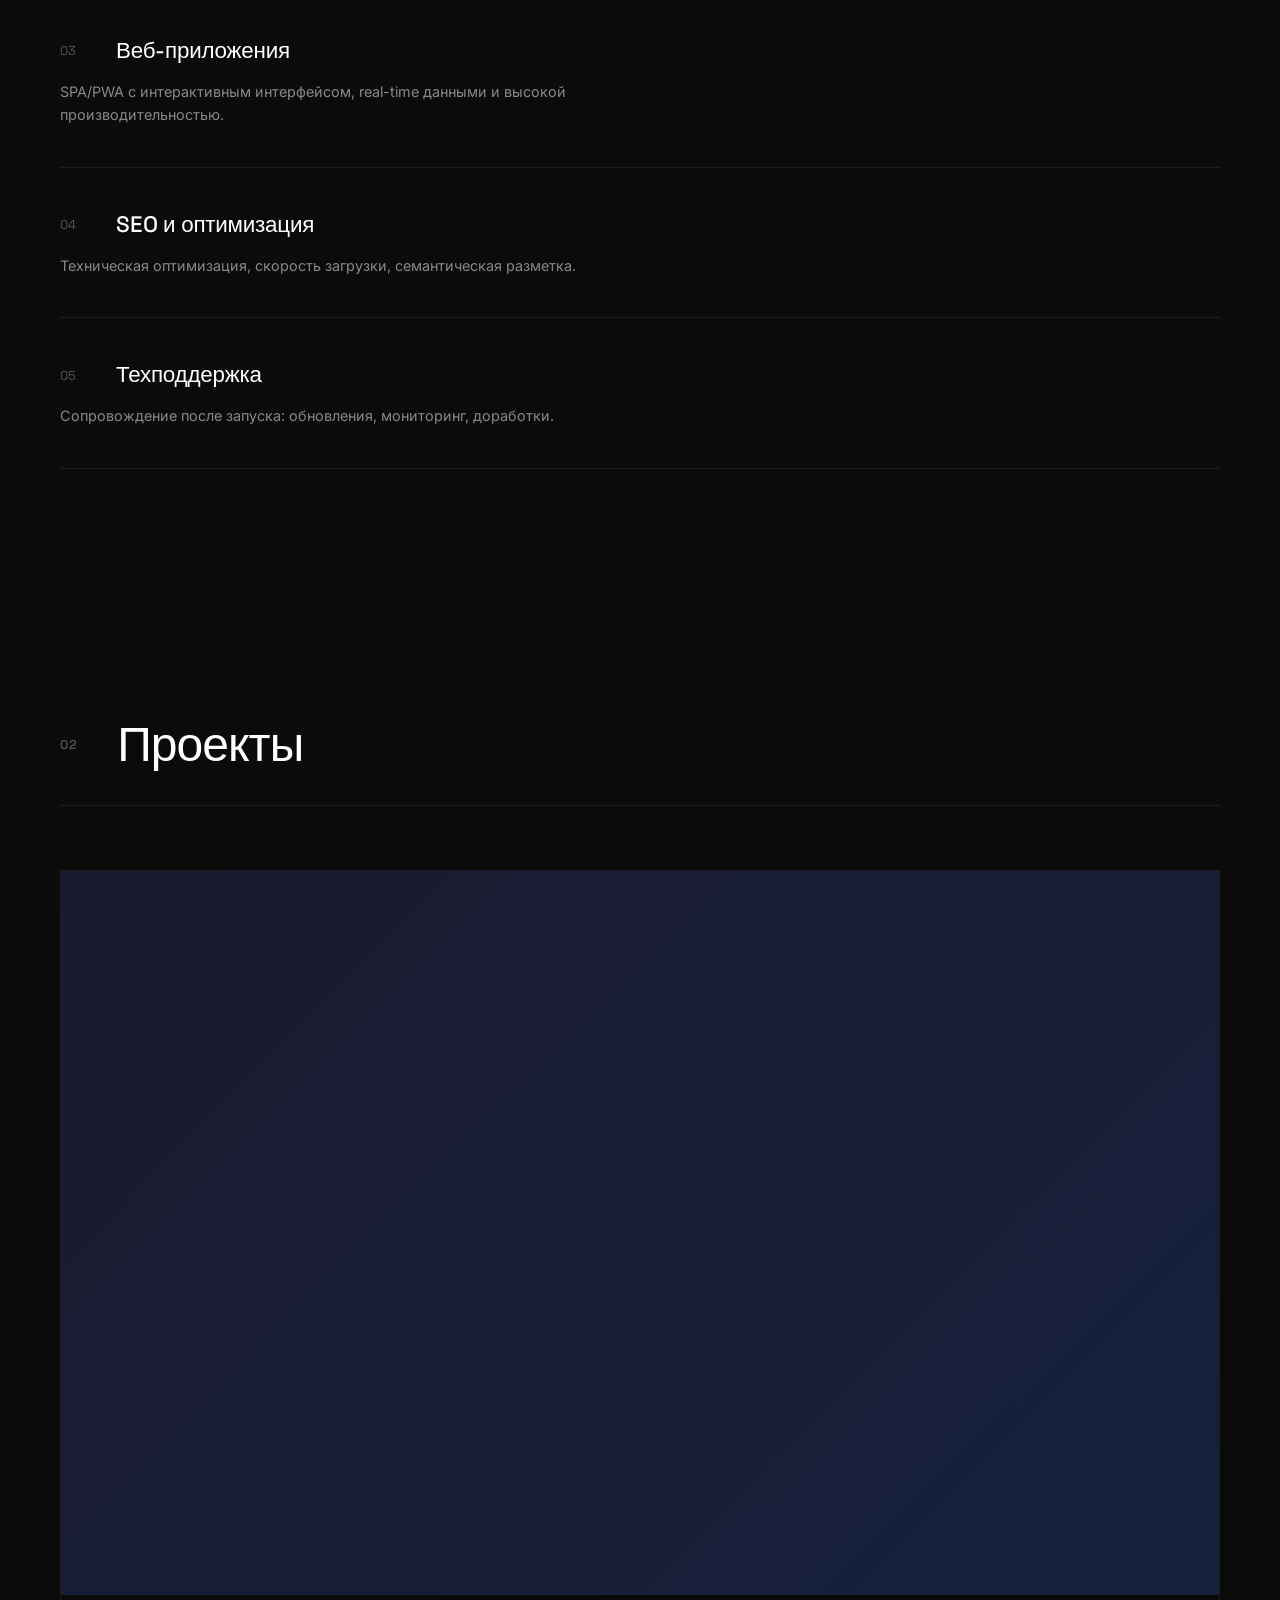
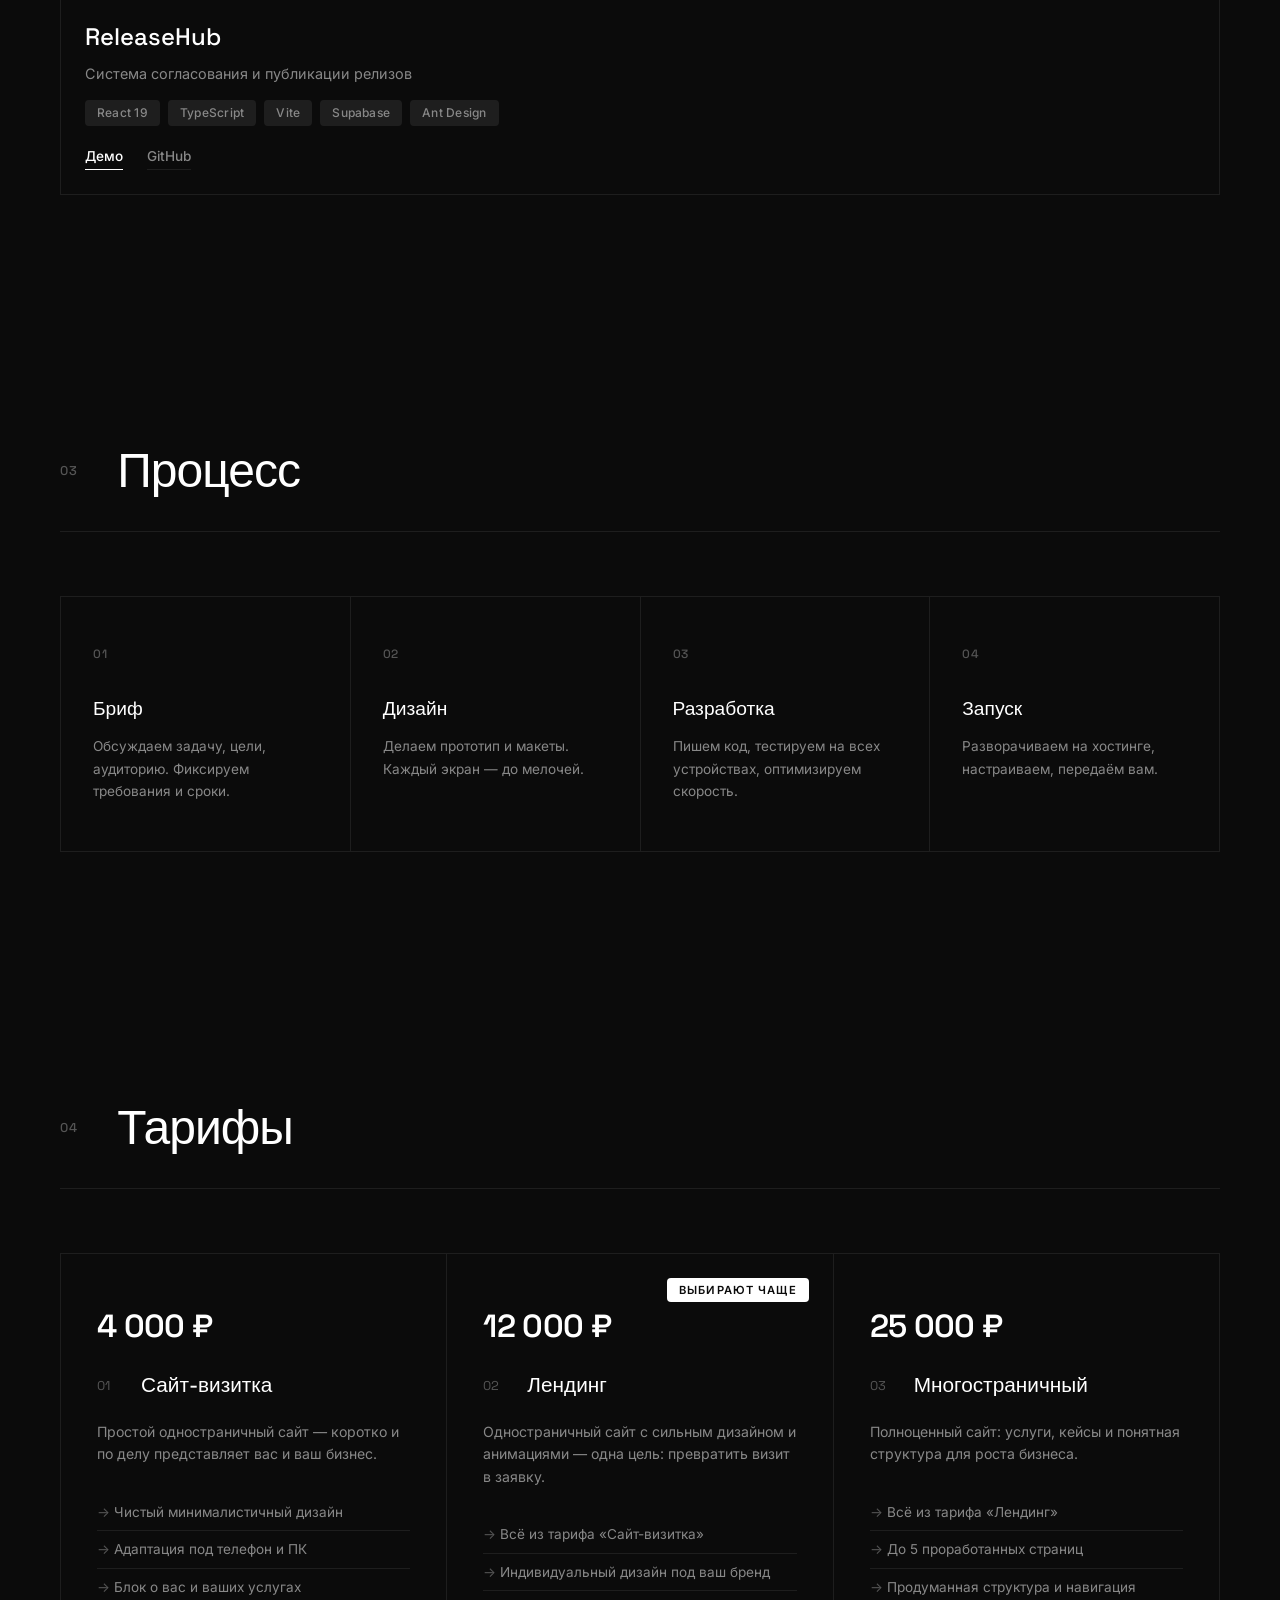
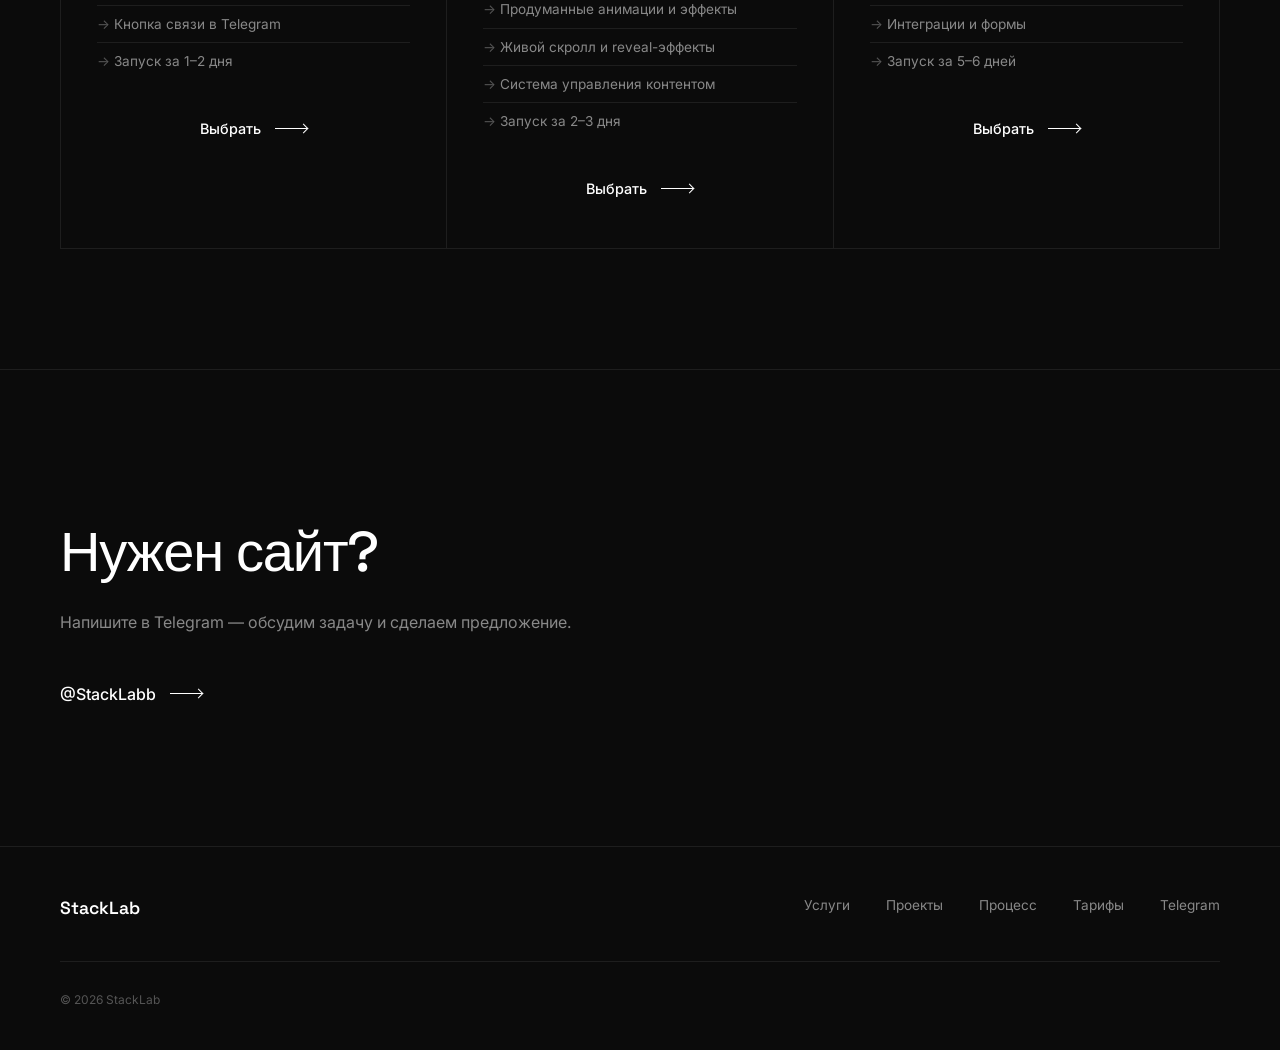
==== commit feebffa9: "fix: clean UTF-8 no BOM" ====
--- a/index.html
+++ b/index.html
@@ -1,678 +1,323 @@
-﻿<!DOCTYPE html>-
-<html lang="ru">-
-<head>-
-  <meta charset="UTF-8">-
-  <meta name="viewport" content="width=device-width, initial-scale=1.0">-
-  <title>StackLab тАФ ╨Т╨╡╨▒-╤Б╤В╤Г╨┤╨╕╤П</title>-
-  <link rel="preconnect" href="https://fonts.googleapis.com">-
-  <link rel="preconnect" href="https://fonts.gstatic.com" crossorigin>-
-  <link href="https://fonts.googleapis.com/css2?family=Inter:wght@300;400;500;600;700&family=Space+Grotesk:wght@400;500;600;700&display=swap" rel="stylesheet">-
-  <link rel="stylesheet" href="style.css">-
-</head>-
-<body>-
-  <div class="cursor-dot" id="cursorDot"></div>-
-  <div class="cursor-ring" id="cursorRing"></div>-
--
-  <nav class="nav" id="nav">-
-    <a href="#hero" class="nav-logo">StackLab</a>-
-    <div class="nav-links">-
-      <a href="#services" class="nav-link">╨г╤Б╨╗╤Г╨│╨╕</a>-
-      <a href="#works" class="nav-link">╨Я╤А╨╛╨╡╨║╤В╤Л</a>-
-      <a href="#process" class="nav-link">╨Я╤А╨╛╤Ж╨╡╤Б╤Б</a>-
-      <a href="#pricing" class="nav-link">╨в╨░╤А╨╕╤Д╤Л</a>-
-      <a href="https://t.me/chrissbar" target="_blank" class="nav-link nav-cta">Telegram</a>-
-    </div>-
-    <button class="nav-burger" id="navBurger">-
-      <span></span>-
-      <span></span>-
-    </button>-
-  </nav>-
--
-  <div class="mobile-menu" id="mobileMenu">-
-    <div class="mobile-menu-bg" id="mobileMenuBg"></div>-
-    <div class="mobile-menu-inner">-
-      <a href="#services" class="mobile-menu-link">╨г╤Б╨╗╤Г╨│╨╕</a>-
-      <a href="#works" class="mobile-menu-link">╨Я╤А╨╛╨╡╨║╤В╤Л</a>-
-      <a href="#process" class="mobile-menu-link">╨Я╤А╨╛╤Ж╨╡╤Б╤Б</a>-
-      <a href="#pricing" class="mobile-menu-link">╨в╨░╤А╨╕╤Д╤Л</a>-
-      <a href="https://t.me/chrissbar" target="_blank" class="mobile-menu-link">Telegram</a>-
-    </div>-
-  </div>-
--
-  <section class="hero" id="hero">-
-    <div class="container">-
-      <p class="hero-label">╨Т╨╡╨▒-╤Б╤В╤Г╨┤╨╕╤П</p>-
-      <h1 class="hero-title">-
-        ╨Ф╨╡╨╗╨░╨╡╨╝ ╤Б╨░╨╣╤В╤Л<br>-
-        <span class="hero-title-accent">╨┤╨╗╤П ╨▒╨╕╨╖╨╜╨╡╤Б╨░</span>-
-      </h1>-
-      <p class="hero-desc">╨Ы╨╡╨╜╨┤╨╕╨╜╨│╨╕, ╨║╨╛╤А╨┐╨╛╤А╨░╤В╨╕╨▓╨╜╤Л╨╡ ╤Б╨░╨╣╤В╤Л, ╨▓╨╡╨▒-╨┐╤А╨╕╨╗╨╛╨╢╨╡╨╜╨╕╤П. ╨Ю╤В ╨╕╨┤╨╡╨╕ ╨┤╨╛ ╨╖╨░╨┐╤Г╤Б╨║╨░ тАФ ╨╖╨░ 2тАУ3 ╨┤╨╜╤П.</p>-
-      <a href="https://t.me/StackLabb" target="_blank" class="btn btn-arrow-btn">-
-        ╨Ю╨▒╤Б╤Г╨┤╨╕╤В╤М ╨┐╤А╨╛╨╡╨║╤В-
-        <span class="arrow-line"></span>-
-      </a>-
-    </div>-
-    <div class="hero-scroll-indicator">-
-      <span>scroll</span>-
-      <div class="scroll-line"></div>-
-    </div>-
-  </section>-
--
-  <div class="marquee">-
-    <div class="marquee-track">-
-      <div class="marquee-group">-
-        <span>╨Ы╨╡╨╜╨┤╨╕╨╜╨│╨╕</span>-
-        <span class="dot">тАв</span>-
-        <span>╨Ъ╨╛╤А╨┐╨╛╤А╨░╤В╨╕╨▓╨╜╤Л╨╡ ╤Б╨░╨╣╤В╤Л</span>-
-        <span class="dot">тАв</span>-
-        <span>╨Т╨╡╨▒-╨┐╤А╨╕╨╗╨╛╨╢╨╡╨╜╨╕╤П</span>-
-        <span class="dot">тАв</span>-
-        <span>SEO</span>-
-        <span class="dot">тАв</span>-
-        <span>╨в╨╡╤Е╨┐╨╛╨┤╨┤╨╡╤А╨╢╨║╨░</span>-
-        <span class="dot">тАв</span>-
-      </div>-
-      <div class="marquee-group">-
-        <span>╨Ы╨╡╨╜╨┤╨╕╨╜╨│╨╕</span>-
-        <span class="dot">тАв</span>-
-        <span>╨Ъ╨╛╤А╨┐╨╛╤А╨░╤В╨╕╨▓╨╜╤Л╨╡ ╤Б╨░╨╣╤В╤Л</span>-
-        <span class="dot">тАв</span>-
-        <span>╨Т╨╡╨▒-╨┐╤А╨╕╨╗╨╛╨╢╨╡╨╜╨╕╤П</span>-
-        <span class="dot">тАв</span>-
-        <span>SEO</span>-
-        <span class="dot">тАв</span>-
-        <span>╨в╨╡╤Е╨┐╨╛╨┤╨┤╨╡╤А╨╢╨║╨░</span>-
-        <span class="dot">тАв</span>-
-      </div>-
-      <div class="marquee-group">-
-        <span>╨Ы╨╡╨╜╨┤╨╕╨╜╨│╨╕</span>-
-        <span class="dot">тАв</span>-
-        <span>╨Ъ╨╛╤А╨┐╨╛╤А╨░╤В╨╕╨▓╨╜╤Л╨╡ ╤Б╨░╨╣╤В╤Л</span>-
-        <span class="dot">тАв</span>-
-        <span>╨Т╨╡╨▒-╨┐╤А╨╕╨╗╨╛╨╢╨╡╨╜╨╕╤П</span>-
-        <span class="dot">тАв</span>-
-        <span>SEO</span>-
-        <span class="dot">тАв</span>-
-        <span>╨в╨╡╤Е╨┐╨╛╨┤╨┤╨╡╤А╨╢╨║╨░</span>-
-        <span class="dot">тАв</span>-
-      </div>-
-      <div class="marquee-group">-
-        <span>╨Ы╨╡╨╜╨┤╨╕╨╜╨│╨╕</span>-
-        <span class="dot">тАв</span>-
-        <span>╨Ъ╨╛╤А╨┐╨╛╤А╨░╤В╨╕╨▓╨╜╤Л╨╡ ╤Б╨░╨╣╤В╤Л</span>-
-        <span class="dot">тАв</span>-
-        <span>╨Т╨╡╨▒-╨┐╤А╨╕╨╗╨╛╨╢╨╡╨╜╨╕╤П</span>-
-        <span class="dot">тАв</span>-
-        <span>SEO</span>-
-        <span class="dot">тАв</span>-
-        <span>╨в╨╡╤Е╨┐╨╛╨┤╨┤╨╡╤А╨╢╨║╨░</span>-
-        <span class="dot">тАв</span>-
-      </div>-
-    </div>-
-  </div>-
--
-  <section class="services" id="services">-
-    <div class="container">-
-      <div class="section-top">-
-        <span class="section-num">01</span>-
-        <h2 class="section-title">╨г╤Б╨╗╤Г╨│╨╕</h2>-
-      </div>-
-      <div class="services-list">-
-        <div class="service-row" data-anim>-
-          <div class="service-row-top">-
-            <span class="service-num">01</span>-
-            <h3>╨Ы╨╡╨╜╨┤╨╕╨╜╨│╨╕</h3>-
-          </div>-
-          <p>╨Ю╨┤╨╜╨╛╤Б╤В╤А╨░╨╜╨╕╤З╨╜╤Л╨╡ ╤Б╨░╨╣╤В╤Л ╤Б ╨▓╤Л╤Б╨╛╨║╨╛╨╣ ╨║╨╛╨╜╨▓╨╡╤А╤Б╨╕╨╡╨╣. ╨Р╨┤╨░╨┐╤В╨╕╨▓╨╜╤Л╨╣ ╨┤╨╕╨╖╨░╨╣╨╜, ╨▒╤Л╤Б╤В╤А╨░╤П ╨╖╨░╨│╤А╤Г╨╖╨║╨░, ╨╕╨╜╤В╨╡╨│╤А╨░╤Ж╨╕╤П ╤Б ╨░╨╜╨░╨╗╨╕╤В╨╕╨║╨╛╨╣.</p>-
-        </div>-
-        <div class="service-row" data-anim>-
-          <div class="service-row-top">-
-            <span class="service-num">02</span>-
-            <h3>╨Ъ╨╛╤А╨┐╨╛╤А╨░╤В╨╕╨▓╨╜╤Л╨╡ ╤Б╨░╨╣╤В╤Л</h3>-
-          </div>-
-          <p>╨Ь╨╜╨╛╨│╨╛╤Б╤В╤А╨░╨╜╨╕╤З╨╜╤Л╨╡ ╤Б╨░╨╣╤В╤Л ╨┤╨╗╤П ╨║╨╛╨╝╨┐╨░╨╜╨╕╨╣. ╨г╨┤╨╛╨▒╨╜╨░╤П ╨░╨┤╨╝╨╕╨╜╨║╨░, ╨╝╨░╤Б╤И╤В╨░╨▒╨╕╤А╤Г╨╡╨╝╨░╤П ╨░╤А╤Е╨╕╤В╨╡╨║╤В╤Г╤А╨░, SEO.</p>-
-        </div>-
-        <div class="service-row" data-anim>-
-          <div class="service-row-top">-
-            <span class="service-num">03</span>-
-            <h3>╨Т╨╡╨▒-╨┐╤А╨╕╨╗╨╛╨╢╨╡╨╜╨╕╤П</h3>-
-          </div>-
-          <p>SPA/PWA ╤Б ╨╕╨╜╤В╨╡╤А╨░╨║╤В╨╕╨▓╨╜╤Л╨╝ ╨╕╨╜╤В╨╡╤А╤Д╨╡╨╣╤Б╨╛╨╝, real-time ╨┤╨░╨╜╨╜╤Л╨╝╨╕ ╨╕ ╨▓╤Л╤Б╨╛╨║╨╛╨╣ ╨┐╤А╨╛╨╕╨╖╨▓╨╛╨┤╨╕╤В╨╡╨╗╤М╨╜╨╛╤Б╤В╤М╤О.</p>-
-        </div>-
-        <div class="service-row" data-anim>-
-          <div class="service-row-top">-
-            <span class="service-num">04</span>-
-            <h3>SEO ╨╕ ╨╛╨┐╤В╨╕╨╝╨╕╨╖╨░╤Ж╨╕╤П</h3>-
-          </div>-
-          <p>╨в╨╡╤Е╨╜╨╕╤З╨╡╤Б╨║╨░╤П ╨╛╨┐╤В╨╕╨╝╨╕╨╖╨░╤Ж╨╕╤П, ╤Б╨║╨╛╤А╨╛╤Б╤В╤М ╨╖╨░╨│╤А╤Г╨╖╨║╨╕, ╤Б╨╡╨╝╨░╨╜╤В╨╕╤З╨╡╤Б╨║╨░╤П ╤А╨░╨╖╨╝╨╡╤В╨║╨░.</p>-
-        </div>-
-        <div class="service-row" data-anim>-
-          <div class="service-row-top">-
-            <span class="service-num">05</span>-
-            <h3>╨в╨╡╤Е╨┐╨╛╨┤╨┤╨╡╤А╨╢╨║╨░</h3>-
-          </div>-
-          <p>╨б╨╛╨┐╤А╨╛╨▓╨╛╨╢╨┤╨╡╨╜╨╕╨╡ ╨┐╨╛╤Б╨╗╨╡ ╨╖╨░╨┐╤Г╤Б╨║╨░: ╨╛╨▒╨╜╨╛╨▓╨╗╨╡╨╜╨╕╤П, ╨╝╨╛╨╜╨╕╤В╨╛╤А╨╕╨╜╨│, ╨┤╨╛╤А╨░╨▒╨╛╤В╨║╨╕.</p>-
-        </div>-
-      </div>-
-    </div>-
-  </section>-
--
-  <section class="works" id="works">-
-    <div class="container">-
-      <div class="section-top">-
-        <span class="section-num">02</span>-
-        <h2 class="section-title">╨Я╤А╨╛╨╡╨║╤В╤Л</h2>-
-      </div>-
-      <div class="works-grid">-
-        <div class="work-card" data-anim>-
-          <div class="work-card-img">-
-            <img src="https://images.unsplash.com/photo-1460925895917-afdab827c52f?w=800&q=80" alt="Dashboard">-
-          </div>-
-          <div class="work-card-info">-
-            <h3>FinTech Dashboard</h3>-
-            <p>╨Т╨╡╨▒-╨┐╤А╨╕╨╗╨╛╨╢╨╡╨╜╨╕╨╡</p>-
-          </div>-
-        </div>-
-        <div class="work-card" data-anim>-
-          <div class="work-card-img">-
-            <img src="https://images.unsplash.com/photo-1555421689-d68471e189f2?w=800&q=80" alt="Store">-
-          </div>-
-          <div class="work-card-info">-
-            <h3>Fashion Store</h3>-
-            <p>E-Commerce</p>-
-          </div>-
-        </div>-
-        <div class="work-card" data-anim>-
-          <div class="work-card-img">-
-            <img src="https://images.unsplash.com/photo-1507003211169-0a1dd7228f2d?w=800&q=80" alt="Travel">-
-          </div>-
-          <div class="work-card-info">-
-            <h3>Travel Platform</h3>-
-            <p>╨Ъ╨╛╤А╨┐╨╛╤А╨░╤В╨╕╨▓╨╜╤Л╨╣ ╤Б╨░╨╣╤В</p>-
-          </div>-
-        </div>-
-        <div class="work-card" data-anim>-
-          <div class="work-card-img">-
-            <img src="https://images.unsplash.com/photo-1576091160399-112ba8d25d1d?w=800&q=80" alt="Health">-
-          </div>-
-          <div class="work-card-info">-
-            <h3>Health App</h3>-
-            <p>╨Ы╨╡╨╜╨┤╨╕╨╜╨│</p>-
-          </div>-
-        </div>-
-      </div>-
-    </div>-
-  </section>-
--
-  <section class="process" id="process">-
-    <div class="container">-
-      <div class="section-top">-
-        <span class="section-num">03</span>-
-        <h2 class="section-title">╨Я╤А╨╛╤Ж╨╡╤Б╤Б</h2>-
-      </div>-
-      <div class="process-grid">-
-        <div class="process-step" data-anim>-
-          <span class="step-num">01</span>-
-          <h3>╨С╤А╨╕╤Д</h3>-
-          <p>╨Ю╨▒╤Б╤Г╨╢╨┤╨░╨╡╨╝ ╨╖╨░╨┤╨░╤З╤Г, ╤Ж╨╡╨╗╨╕, ╨░╤Г╨┤╨╕╤В╨╛╤А╨╕╤О. ╨д╨╕╨║╤Б╨╕╤А╤Г╨╡╨╝ ╤В╤А╨╡╨▒╨╛╨▓╨░╨╜╨╕╤П ╨╕ ╤Б╤А╨╛╨║╨╕.</p>-
-        </div>-
-        <div class="process-step" data-anim>-
-          <span class="step-num">02</span>-
-          <h3>╨Ф╨╕╨╖╨░╨╣╨╜</h3>-
-          <p>╨Ф╨╡╨╗╨░╨╡╨╝ ╨┐╤А╨╛╤В╨╛╤В╨╕╨┐ ╨╕ ╨╝╨░╨║╨╡╤В╤Л. ╨Ъ╨░╨╢╨┤╤Л╨╣ ╤Н╨║╤А╨░╨╜ тАФ ╨┤╨╛ ╨╝╨╡╨╗╨╛╤З╨╡╨╣.</p>-
-        </div>-
-        <div class="process-step" data-anim>-
-          <span class="step-num">03</span>-
-          <h3>╨а╨░╨╖╤А╨░╨▒╨╛╤В╨║╨░</h3>-
-          <p>╨Я╨╕╤И╨╡╨╝ ╨║╨╛╨┤, ╤В╨╡╤Б╤В╨╕╤А╤Г╨╡╨╝ ╨╜╨░ ╨▓╤Б╨╡╤Е ╤Г╤Б╤В╤А╨╛╨╣╤Б╤В╨▓╨░╤Е, ╨╛╨┐╤В╨╕╨╝╨╕╨╖╨╕╤А╤Г╨╡╨╝ ╤Б╨║╨╛╤А╨╛╤Б╤В╤М.</p>-
-        </div>-
-        <div class="process-step" data-anim>-
-          <span class="step-num">04</span>-
-          <h3>╨Ч╨░╨┐╤Г╤Б╨║</h3>-
-          <p>╨а╨░╨╖╨▓╨╛╤А╨░╤З╨╕╨▓╨░╨╡╨╝ ╨╜╨░ ╤Е╨╛╤Б╤В╨╕╨╜╨│╨╡, ╨╜╨░╤Б╤В╤А╨░╨╕╨▓╨░╨╡╨╝, ╨┐╨╡╤А╨╡╨┤╨░╤С╨╝ ╨▓╨░╨╝.</p>-
-        </div>-
-      </div>-
-    </div>-
-  </section>-
--
-  <section class="pricing" id="pricing">-
-    <div class="container">-
-      <div class="section-top">-
-        <span class="section-num">04</span>-
-        <h2 class="section-title">╨в╨░╤А╨╕╤Д╤Л</h2>-
-      </div>-
-      <div class="pricing-grid">-
-        <div class="pricing-card" data-anim>-
-          <div class="pricing-price">4 000 тВ╜</div>-
-          <div class="pricing-card-top">-
-            <span class="pricing-num">01</span>-
-            <h3>╨б╨░╨╣╤В-╨▓╨╕╨╖╨╕╤В╨║╨░</h3>-
-          </div>-
-          <p class="pricing-desc">╨Я╤А╨╛╤Б╤В╨╛╨╣ ╨╛╨┤╨╜╨╛╤Б╤В╤А╨░╨╜╨╕╤З╨╜╤Л╨╣ ╤Б╨░╨╣╤В тАФ ╨║╨╛╤А╨╛╤В╨║╨╛ ╨╕ ╨┐╨╛ ╨┤╨╡╨╗╤Г ╨┐╤А╨╡╨┤╤Б╤В╨░╨▓╨╗╤П╨╡╤В ╨▓╨░╤Б ╨╕ ╨▓╨░╤И ╨▒╨╕╨╖╨╜╨╡╤Б.</p>-
-          <ul class="pricing-list">-
-            <li>╨з╨╕╤Б╤В╤Л╨╣ ╨╝╨╕╨╜╨╕╨╝╨░╨╗╨╕╤Б╤В╨╕╤З╨╜╤Л╨╣ ╨┤╨╕╨╖╨░╨╣╨╜</li>-
-            <li>╨Р╨┤╨░╨┐╤В╨░╤Ж╨╕╤П ╨┐╨╛╨┤ ╤В╨╡╨╗╨╡╤Д╨╛╨╜ ╨╕ ╨Я╨Ъ</li>-
-            <li>╨С╨╗╨╛╨║ ╨╛ ╨▓╨░╤Б ╨╕ ╨▓╨░╤И╨╕╤Е ╤Г╤Б╨╗╤Г╨│╨░╤Е</li>-
-            <li>╨Ъ╨╜╨╛╨┐╨║╨░ ╤Б╨▓╤П╨╖╨╕ ╨▓ Telegram</li>-
-            <li>╨Ч╨░╨┐╤Г╤Б╨║ ╨╖╨░ 1тАУ2 ╨┤╨╜╤П</li>-
-          </ul>-
-          <a href="https://t.me/chrissbar" target="_blank" class="btn btn-arrow-btn pricing-btn">-
-            ╨Т╤Л╨▒╤А╨░╤В╤М-
-            <span class="arrow-line"></span>-
-          </a>-
-        </div>-
-        <div class="pricing-card pricing-card-popular" data-anim>-
-          <div class="pricing-card-popular-badge">╨Т╤Л╨▒╨╕╤А╨░╤О╤В ╤З╨░╤Й╨╡</div>-
-          <div class="pricing-price">12 000 тВ╜</div>-
-          <div class="pricing-card-top">-
-            <span class="pricing-num">02</span>-
-            <h3>╨Ы╨╡╨╜╨┤╨╕╨╜╨│</h3>-
-          </div>-
-          <p class="pricing-desc">╨Ю╨┤╨╜╨╛╤Б╤В╤А╨░╨╜╨╕╤З╨╜╤Л╨╣ ╤Б╨░╨╣╤В ╤Б ╤Б╨╕╨╗╤М╨╜╤Л╨╝ ╨┤╨╕╨╖╨░╨╣╨╜╨╛╨╝ ╨╕ ╨░╨╜╨╕╨╝╨░╤Ж╨╕╤П╨╝╨╕ тАФ ╨╛╨┤╨╜╨░ ╤Ж╨╡╨╗╤М: ╨┐╤А╨╡╨▓╤А╨░╤В╨╕╤В╤М ╨▓╨╕╨╖╨╕╤В ╨▓ ╨╖╨░╤П╨▓╨║╤Г.</p>-
-          <ul class="pricing-list">-
-            <li>╨Т╤Б╤С ╨╕╨╖ ╤В╨░╤А╨╕╤Д╨░ ┬л╨б╨░╨╣╤В-╨▓╨╕╨╖╨╕╤В╨║╨░┬╗</li>-
-            <li>╨Ш╨╜╨┤╨╕╨▓╨╕╨┤╤Г╨░╨╗╤М╨╜╤Л╨╣ ╨┤╨╕╨╖╨░╨╣╨╜ ╨┐╨╛╨┤ ╨▓╨░╤И ╨▒╤А╨╡╨╜╨┤</li>-
-            <li>╨Я╤А╨╛╨┤╤Г╨╝╨░╨╜╨╜╤Л╨╡ ╨░╨╜╨╕╨╝╨░╤Ж╨╕╨╕ ╨╕ ╤Н╤Д╤Д╨╡╨║╤В╤Л</li>-
-            <li>╨Ц╨╕╨▓╨╛╨╣ ╤Б╨║╤А╨╛╨╗╨╗ ╨╕ reveal-╤Н╤Д╤Д╨╡╨║╤В╤Л</li>-
-            <li>╨б╨╕╤Б╤В╨╡╨╝╨░ ╤Г╨┐╤А╨░╨▓╨╗╨╡╨╜╨╕╤П ╨║╨╛╨╜╤В╨╡╨╜╤В╨╛╨╝</li>-
-            <li>╨Ч╨░╨┐╤Г╤Б╨║ ╨╖╨░ 2тАУ3 ╨┤╨╜╤П</li>-
-          </ul>-
-          <a href="https://t.me/chrissbar" target="_blank" class="btn btn-arrow-btn pricing-btn">-
-            ╨Т╤Л╨▒╤А╨░╤В╤М-
-            <span class="arrow-line"></span>-
-          </a>-
-        </div>-
-        <div class="pricing-card" data-anim>-
-          <div class="pricing-price">25 000 тВ╜</div>-
-          <div class="pricing-card-top">-
-            <span class="pricing-num">03</span>-
-            <h3>╨Ь╨╜╨╛╨│╨╛╤Б╤В╤А╨░╨╜╨╕╤З╨╜╤Л╨╣</h3>-
-          </div>-
-          <p class="pricing-desc">╨Я╨╛╨╗╨╜╨╛╤Ж╨╡╨╜╨╜╤Л╨╣ ╤Б╨░╨╣╤В: ╤Г╤Б╨╗╤Г╨│╨╕, ╨║╨╡╨╣╤Б╤Л ╨╕ ╨┐╨╛╨╜╤П╤В╨╜╨░╤П ╤Б╤В╤А╤Г╨║╤В╤Г╤А╨░ ╨┤╨╗╤П ╤А╨╛╤Б╤В╨░ ╨▒╨╕╨╖╨╜╨╡╤Б╨░.</p>-
-          <ul class="pricing-list">-
-            <li>╨Т╤Б╤С ╨╕╨╖ ╤В╨░╤А╨╕╤Д╨░ ┬л╨Ы╨╡╨╜╨┤╨╕╨╜╨│┬╗</li>-
-            <li>╨Ф╨╛ 5 ╨┐╤А╨╛╤А╨░╨▒╨╛╤В╨░╨╜╨╜╤Л╤Е ╤Б╤В╤А╨░╨╜╨╕╤Ж</li>-
-            <li>╨Я╤А╨╛╨┤╤Г╨╝╨░╨╜╨╜╨░╤П ╤Б╤В╤А╤Г╨║╤В╤Г╤А╨░ ╨╕ ╨╜╨░╨▓╨╕╨│╨░╤Ж╨╕╤П</li>-
-            <li>╨Ш╨╜╤В╨╡╨│╤А╨░╤Ж╨╕╨╕ ╨╕ ╤Д╨╛╤А╨╝╤Л</li>-
-            <li>╨Ч╨░╨┐╤Г╤Б╨║ ╨╖╨░ 5тАУ6 ╨┤╨╜╨╡╨╣</li>-
-          </ul>-
-          <a href="https://t.me/StackLabb" target="_blank" class="btn btn-arrow-btn pricing-btn">-
-            ╨Т╤Л╨▒╤А╨░╤В╤М-
-            <span class="arrow-line"></span>-
-          </a>-
-        </div>-
-      </div>-
-    </div>-
-  </section>-
--
-  <section class="cta" id="contact">-
-    <div class="container">-
-      <h2 class="cta-title">╨Э╤Г╨╢╨╡╨╜ ╤Б╨░╨╣╤В?</h2>-
-      <p class="cta-desc">╨Э╨░╨┐╨╕╤И╨╕╤В╨╡ ╨▓ Telegram тАФ ╨╛╨▒╤Б╤Г╨┤╨╕╨╝ ╨╖╨░╨┤╨░╤З╤Г ╨╕ ╤Б╨┤╨╡╨╗╨░╨╡╨╝ ╨┐╤А╨╡╨┤╨╗╨╛╨╢╨╡╨╜╨╕╨╡.</p>-
-      <a href="https://t.me/StackLabb" target="_blank" class="btn btn-arrow-btn btn-lg">-
-        @StackLabb-
-        <span class="arrow-line"></span>-
-      </a>-
-    </div>-
-  </section>-
--
-  <footer class="footer">-
-    <div class="container">-
-      <div class="footer-top">-
-        <a href="#hero" class="footer-logo">SlackLab</a>-
-        <div class="footer-nav">-
-          <a href="#services">╨г╤Б╨╗╤Г╨│╨╕</a>-
-          <a href="#works">╨Я╤А╨╛╨╡╨║╤В╤Л</a>-
-          <a href="#process">╨Я╤А╨╛╤Ж╨╡╤Б╤Б</a>-
-          <a href="#pricing">╨в╨░╤А╨╕╤Д╤Л</a>-
-          <a href="https://t.me/StackLabb" target="_blank">Telegram</a>-
-        </div>-
-      </div>-
-      <div class="footer-bottom">-
-        <span>┬й 2026 StackLab</span>-
-      </div>-
-    </div>-
-  </footer>-
--
-  <script src="script.js"></script>-
-</body>-
-</html>-
+<!DOCTYPE html>
+<html lang="ru">
+<head>
+  <meta charset="UTF-8">
+  <meta name="viewport" content="width=device-width, initial-scale=1.0">
+  <title>StackLab — Веб-студия</title>
+  <link rel="preconnect" href="https://fonts.googleapis.com">
+  <link rel="preconnect" href="https://fonts.gstatic.com" crossorigin>
+  <link href="https://fonts.googleapis.com/css2?family=Inter:wght@300;400;500;600;700&family=Space+Grotesk:wght@400;500;600;700&display=swap" rel="stylesheet">
+  <link rel="stylesheet" href="style.css">
+</head>
+<body>
+  <div class="cursor-dot" id="cursorDot"></div>
+  <div class="cursor-ring" id="cursorRing"></div>
+
+  <nav class="nav" id="nav">
+    <a href="#hero" class="nav-logo">StackLab</a>
+    <div class="nav-links">
+      <a href="#services" class="nav-link">Услуги</a>
+      <a href="#works" class="nav-link">Проекты</a>
+      <a href="#process" class="nav-link">Процесс</a>
+      <a href="#pricing" class="nav-link">Тарифы</a>
+      <a href="https://t.me/chrissbar" target="_blank" class="nav-link nav-cta">Telegram</a>
+    </div>
+    <button class="nav-burger" id="navBurger">
+      <span></span>
+      <span></span>
+    </button>
+  </nav>
+
+  <div class="mobile-menu" id="mobileMenu">
+    <div class="mobile-menu-bg" id="mobileMenuBg"></div>
+    <div class="mobile-menu-inner">
+      <a href="#services" class="mobile-menu-link">Услуги</a>
+      <a href="#works" class="mobile-menu-link">Проекты</a>
+      <a href="#process" class="mobile-menu-link">Процесс</a>
+      <a href="#pricing" class="mobile-menu-link">Тарифы</a>
+      <a href="https://t.me/chrissbar" target="_blank" class="mobile-menu-link">Telegram</a>
+    </div>
+  </div>
+
+  <section class="hero" id="hero">
+    <div class="container">
+      <p class="hero-label">Веб-студия</p>
+      <h1 class="hero-title">
+        Делаем сайты<br>
+        <span class="hero-title-accent">для бизнеса</span>
+      </h1>
+      <p class="hero-desc">Лендинги, корпоративные сайты, веб-приложения. От идеи до запуска — за 2–3 дня.</p>
+      <a href="https://t.me/StackLabb" target="_blank" class="btn btn-arrow-btn">
+        Обсудить проект
+        <span class="arrow-line"></span>
+      </a>
+    </div>
+    <div class="hero-scroll-indicator">
+      <span>scroll</span>
+      <div class="scroll-line"></div>
+    </div>
+  </section>
+
+  <div class="marquee">
+    <div class="marquee-track">
+      <div class="marquee-group">
+        <span>Лендинги</span>
+        <span class="dot">•</span>
+        <span>Корпоративные сайты</span>
+        <span class="dot">•</span>
+        <span>Веб-приложения</span>
+        <span class="dot">•</span>
+        <span>SEO</span>
+        <span class="dot">•</span>
+        <span>Техподдержка</span>
+        <span class="dot">•</span>
+      </div>
+      <div class="marquee-group">
+        <span>Лендинги</span>
+        <span class="dot">•</span>
+        <span>Корпоративные сайты</span>
+        <span class="dot">•</span>
+        <span>Веб-приложения</span>
+        <span class="dot">•</span>
+        <span>SEO</span>
+        <span class="dot">•</span>
+        <span>Техподдержка</span>
+        <span class="dot">•</span>
+      </div>
+      <div class="marquee-group">
+        <span>Лендинги</span>
+        <span class="dot">•</span>
+        <span>Корпоративные сайты</span>
+        <span class="dot">•</span>
+        <span>Веб-приложения</span>
+        <span class="dot">•</span>
+        <span>SEO</span>
+        <span class="dot">•</span>
+        <span>Техподдержка</span>
+        <span class="dot">•</span>
+      </div>
+      <div class="marquee-group">
+        <span>Лендинги</span>
+        <span class="dot">•</span>
+        <span>Корпоративные сайты</span>
+        <span class="dot">•</span>
+        <span>Веб-приложения</span>
+        <span class="dot">•</span>
+        <span>SEO</span>
+        <span class="dot">•</span>
+        <span>Техподдержка</span>
+        <span class="dot">•</span>
+      </div>
+    </div>
+  </div>
+
+  <section class="services" id="services">
+    <div class="container">
+      <div class="section-top">
+        <span class="section-num">01</span>
+        <h2 class="section-title">Услуги</h2>
+      </div>
+      <div class="services-list">
+        <div class="service-row" data-anim>
+          <div class="service-row-top">
+            <span class="service-num">01</span>
+            <h3>Лендинги</h3>
+          </div>
+          <p>Одностраничные сайты с высокой конверсией. Адаптивный дизайн, быстрая загрузка, интеграция с аналитикой.</p>
+        </div>
+        <div class="service-row" data-anim>
+          <div class="service-row-top">
+            <span class="service-num">02</span>
+            <h3>Корпоративные сайты</h3>
+          </div>
+          <p>Многостраничные сайты для компаний. Удобная админка, масштабируемая архитектура, SEO.</p>
+        </div>
+        <div class="service-row" data-anim>
+          <div class="service-row-top">
+            <span class="service-num">03</span>
+            <h3>Веб-приложения</h3>
+          </div>
+          <p>SPA/PWA с интерактивным интерфейсом, real-time данными и высокой производительностью.</p>
+        </div>
+        <div class="service-row" data-anim>
+          <div class="service-row-top">
+            <span class="service-num">04</span>
+            <h3>SEO и оптимизация</h3>
+          </div>
+          <p>Техническая оптимизация, скорость загрузки, семантическая разметка.</p>
+        </div>
+        <div class="service-row" data-anim>
+          <div class="service-row-top">
+            <span class="service-num">05</span>
+            <h3>Техподдержка</h3>
+          </div>
+          <p>Сопровождение после запуска: обновления, мониторинг, доработки.</p>
+        </div>
+      </div>
+    </div>
+  </section>
+
+  <section class="works" id="works">
+    <div class="container">
+      <div class="section-top">
+        <span class="section-num">02</span>
+        <h2 class="section-title">Проекты</h2>
+      </div>
+      <div class="works-grid">
+        <div class="work-card work-card-full" data-anim>
+          <div class="work-card-img">
+            <img src="https://release-hub-nu.vercel.app/_next/image?url=%2F_next%2Fstatic%2Fmedia%2Flogo.5a3f0a1d.png&w=64&q=75" alt="ReleaseHub" onerror="this.style.display='none'; this.parentElement.style.background='linear-gradient(135deg, #1a1a2e 0%, #16213e 100%)';">
+          </div>
+          <div class="work-card-info work-card-info-full">
+            <h3>ReleaseHub</h3>
+            <p>Система согласования и публикации релизов</p>
+            <div class="work-card-tags">
+              <span>React 19</span>
+              <span>TypeScript</span>
+              <span>Vite</span>
+              <span>Supabase</span>
+              <span>Ant Design</span>
+            </div>
+            <div class="work-card-links">
+              <a href="https://release-hub-nu.vercel.app" target="_blank" class="work-link work-link-live">Демо</a>
+              <a href="https://github.com/trrainss/ReleaseHub" target="_blank" class="work-link work-link-code">GitHub</a>
+            </div>
+          </div>
+        </div>
+      </div>
+    </div>
+  </section>
+
+  <section class="process" id="process">
+    <div class="container">
+      <div class="section-top">
+        <span class="section-num">03</span>
+        <h2 class="section-title">Процесс</h2>
+      </div>
+      <div class="process-grid">
+        <div class="process-step" data-anim>
+          <span class="step-num">01</span>
+          <h3>Бриф</h3>
+          <p>Обсуждаем задачу, цели, аудиторию. Фиксируем требования и сроки.</p>
+        </div>
+        <div class="process-step" data-anim>
+          <span class="step-num">02</span>
+          <h3>Дизайн</h3>
+          <p>Делаем прототип и макеты. Каждый экран — до мелочей.</p>
+        </div>
+        <div class="process-step" data-anim>
+          <span class="step-num">03</span>
+          <h3>Разработка</h3>
+          <p>Пишем код, тестируем на всех устройствах, оптимизируем скорость.</p>
+        </div>
+        <div class="process-step" data-anim>
+          <span class="step-num">04</span>
+          <h3>Запуск</h3>
+          <p>Разворачиваем на хостинге, настраиваем, передаём вам.</p>
+        </div>
+      </div>
+    </div>
+  </section>
+
+  <section class="pricing" id="pricing">
+    <div class="container">
+      <div class="section-top">
+        <span class="section-num">04</span>
+        <h2 class="section-title">Тарифы</h2>
+      </div>
+      <div class="pricing-grid">
+        <div class="pricing-card" data-anim>
+          <div class="pricing-price">4 000 ₽</div>
+          <div class="pricing-card-top">
+            <span class="pricing-num">01</span>
+            <h3>Сайт-визитка</h3>
+          </div>
+          <p class="pricing-desc">Простой одностраничный сайт — коротко и по делу представляет вас и ваш бизнес.</p>
+          <ul class="pricing-list">
+            <li>Чистый минималистичный дизайн</li>
+            <li>Адаптация под телефон и ПК</li>
+            <li>Блок о вас и ваших услугах</li>
+            <li>Кнопка связи в Telegram</li>
+            <li>Запуск за 1–2 дня</li>
+          </ul>
+          <a href="https://t.me/chrissbar" target="_blank" class="btn btn-arrow-btn pricing-btn">
+            Выбрать
+            <span class="arrow-line"></span>
+          </a>
+        </div>
+        <div class="pricing-card pricing-card-popular" data-anim>
+          <div class="pricing-card-popular-badge">Выбирают чаще</div>
+          <div class="pricing-price">12 000 ₽</div>
+          <div class="pricing-card-top">
+            <span class="pricing-num">02</span>
+            <h3>Лендинг</h3>
+          </div>
+          <p class="pricing-desc">Одностраничный сайт с сильным дизайном и анимациями — одна цель: превратить визит в заявку.</p>
+          <ul class="pricing-list">
+            <li>Всё из тарифа «Сайт-визитка»</li>
+            <li>Индивидуальный дизайн под ваш бренд</li>
+            <li>Продуманные анимации и эффекты</li>
+            <li>Живой скролл и reveal-эффекты</li>
+            <li>Система управления контентом</li>
+            <li>Запуск за 2–3 дня</li>
+          </ul>
+          <a href="https://t.me/chrissbar" target="_blank" class="btn btn-arrow-btn pricing-btn">
+            Выбрать
+            <span class="arrow-line"></span>
+          </a>
+        </div>
+        <div class="pricing-card" data-anim>
+          <div class="pricing-price">25 000 ₽</div>
+          <div class="pricing-card-top">
+            <span class="pricing-num">03</span>
+            <h3>Многостраничный</h3>
+          </div>
+          <p class="pricing-desc">Полноценный сайт: услуги, кейсы и понятная структура для роста бизнеса.</p>
+          <ul class="pricing-list">
+            <li>Всё из тарифа «Лендинг»</li>
+            <li>До 5 проработанных страниц</li>
+            <li>Продуманная структура и навигация</li>
+            <li>Интеграции и формы</li>
+            <li>Запуск за 5–6 дней</li>
+          </ul>
+          <a href="https://t.me/StackLabb" target="_blank" class="btn btn-arrow-btn pricing-btn">
+            Выбрать
+            <span class="arrow-line"></span>
+          </a>
+        </div>
+      </div>
+    </div>
+  </section>
+
+  <section class="cta" id="contact">
+    <div class="container">
+      <h2 class="cta-title">Нужен сайт?</h2>
+      <p class="cta-desc">Напишите в Telegram — обсудим задачу и сделаем предложение.</p>
+      <a href="https://t.me/StackLabb" target="_blank" class="btn btn-arrow-btn btn-lg">
+        @StackLabb
+        <span class="arrow-line"></span>
+      </a>
+    </div>
+  </section>
+
+  <footer class="footer">
+    <div class="container">
+      <div class="footer-top">
+        <a href="#hero" class="footer-logo">StackLab</a>
+        <div class="footer-nav">
+          <a href="#services">Услуги</a>
+          <a href="#works">Проекты</a>
+          <a href="#process">Процесс</a>
+          <a href="#pricing">Тарифы</a>
+          <a href="https://t.me/StackLabb" target="_blank">Telegram</a>
+        </div>
+      </div>
+      <div class="footer-bottom">
+        <span>© 2026 StackLab</span>
+      </div>
+    </div>
+  </footer>
+
+  <script src="script.js"></script>
+</body>
+</html>
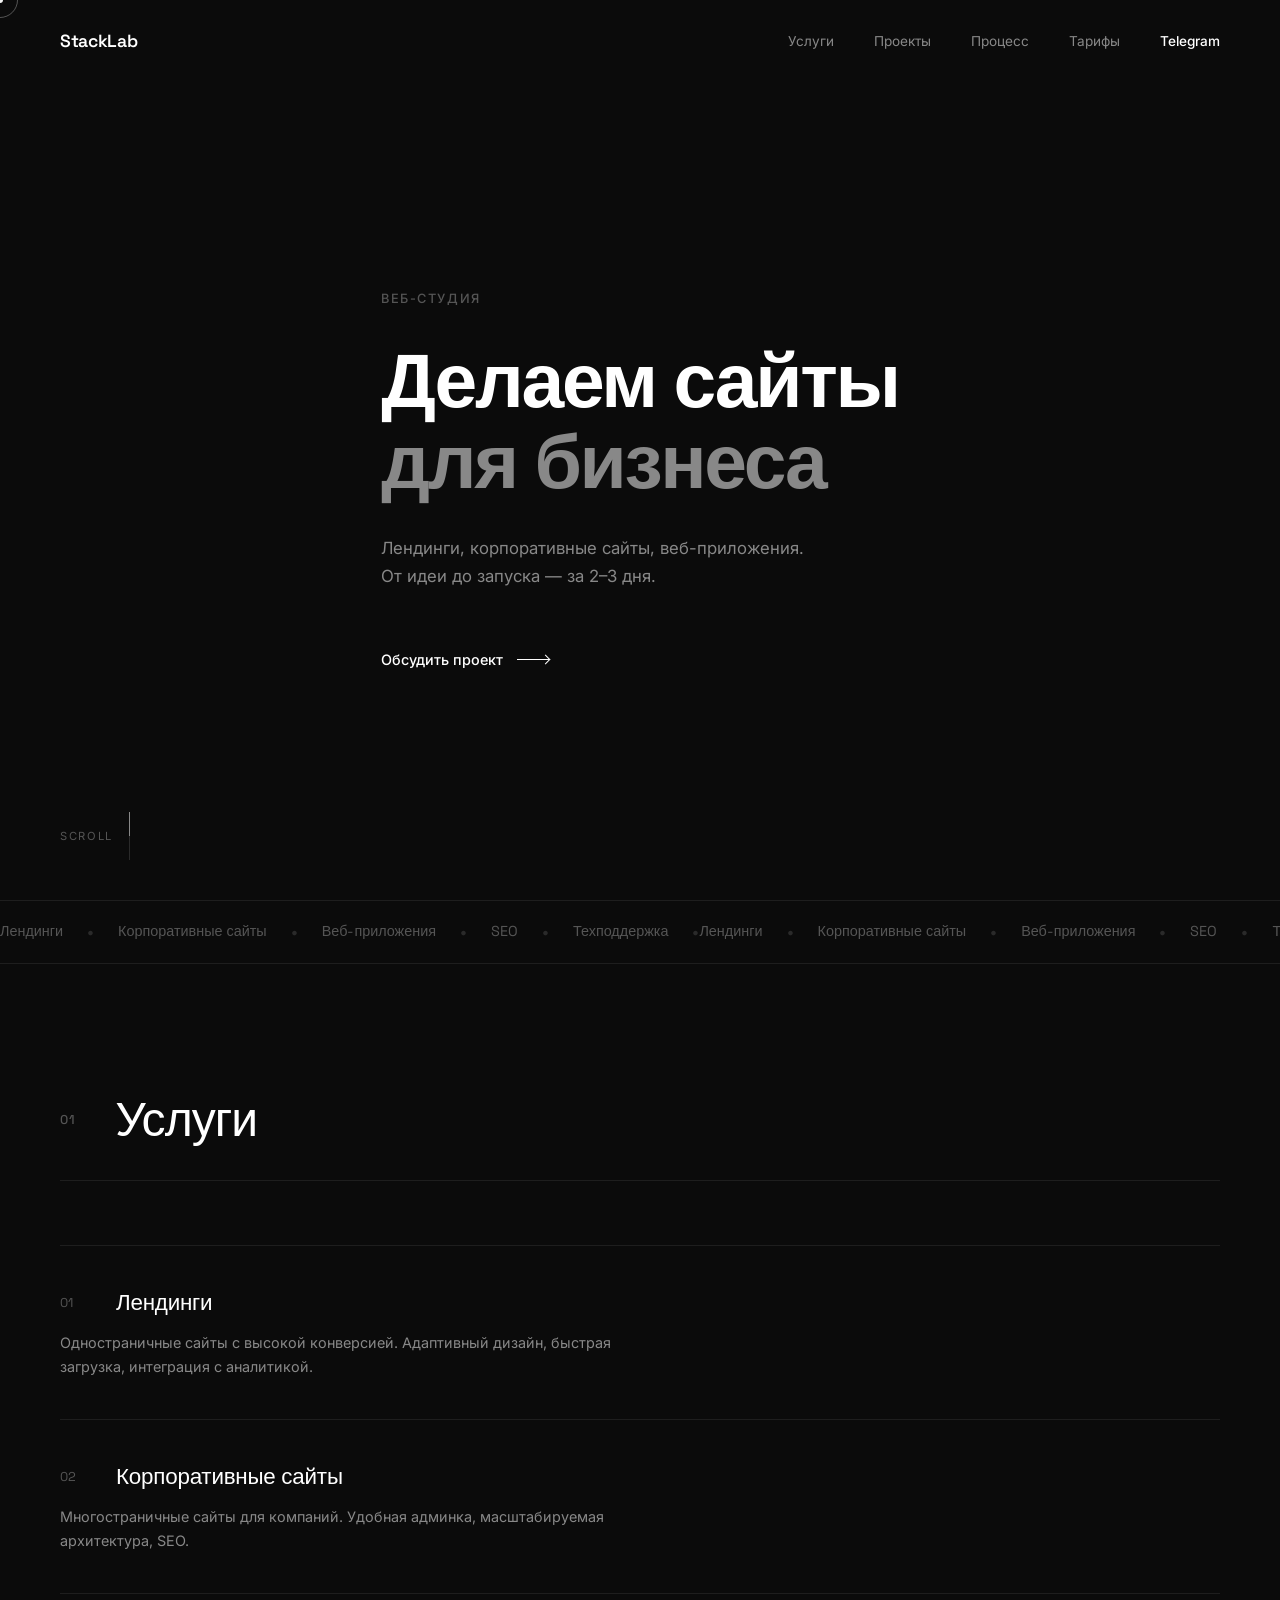
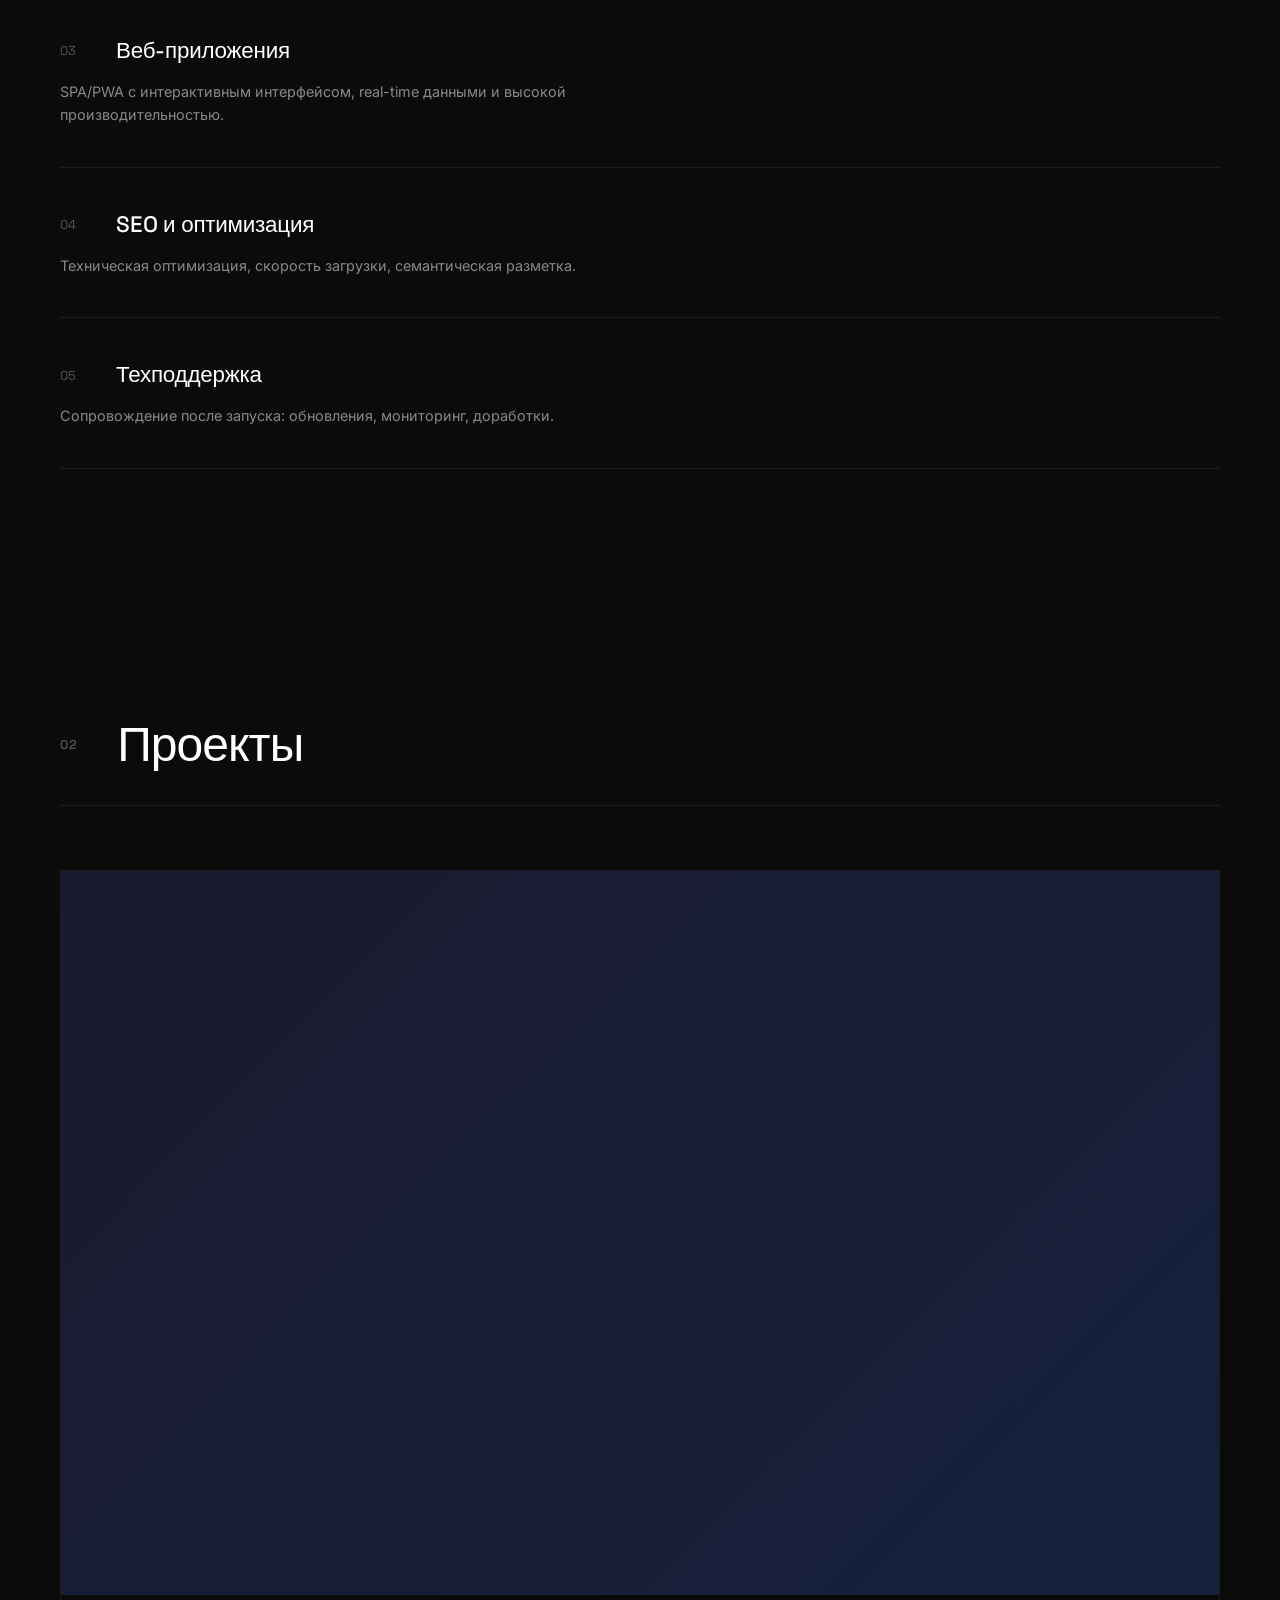
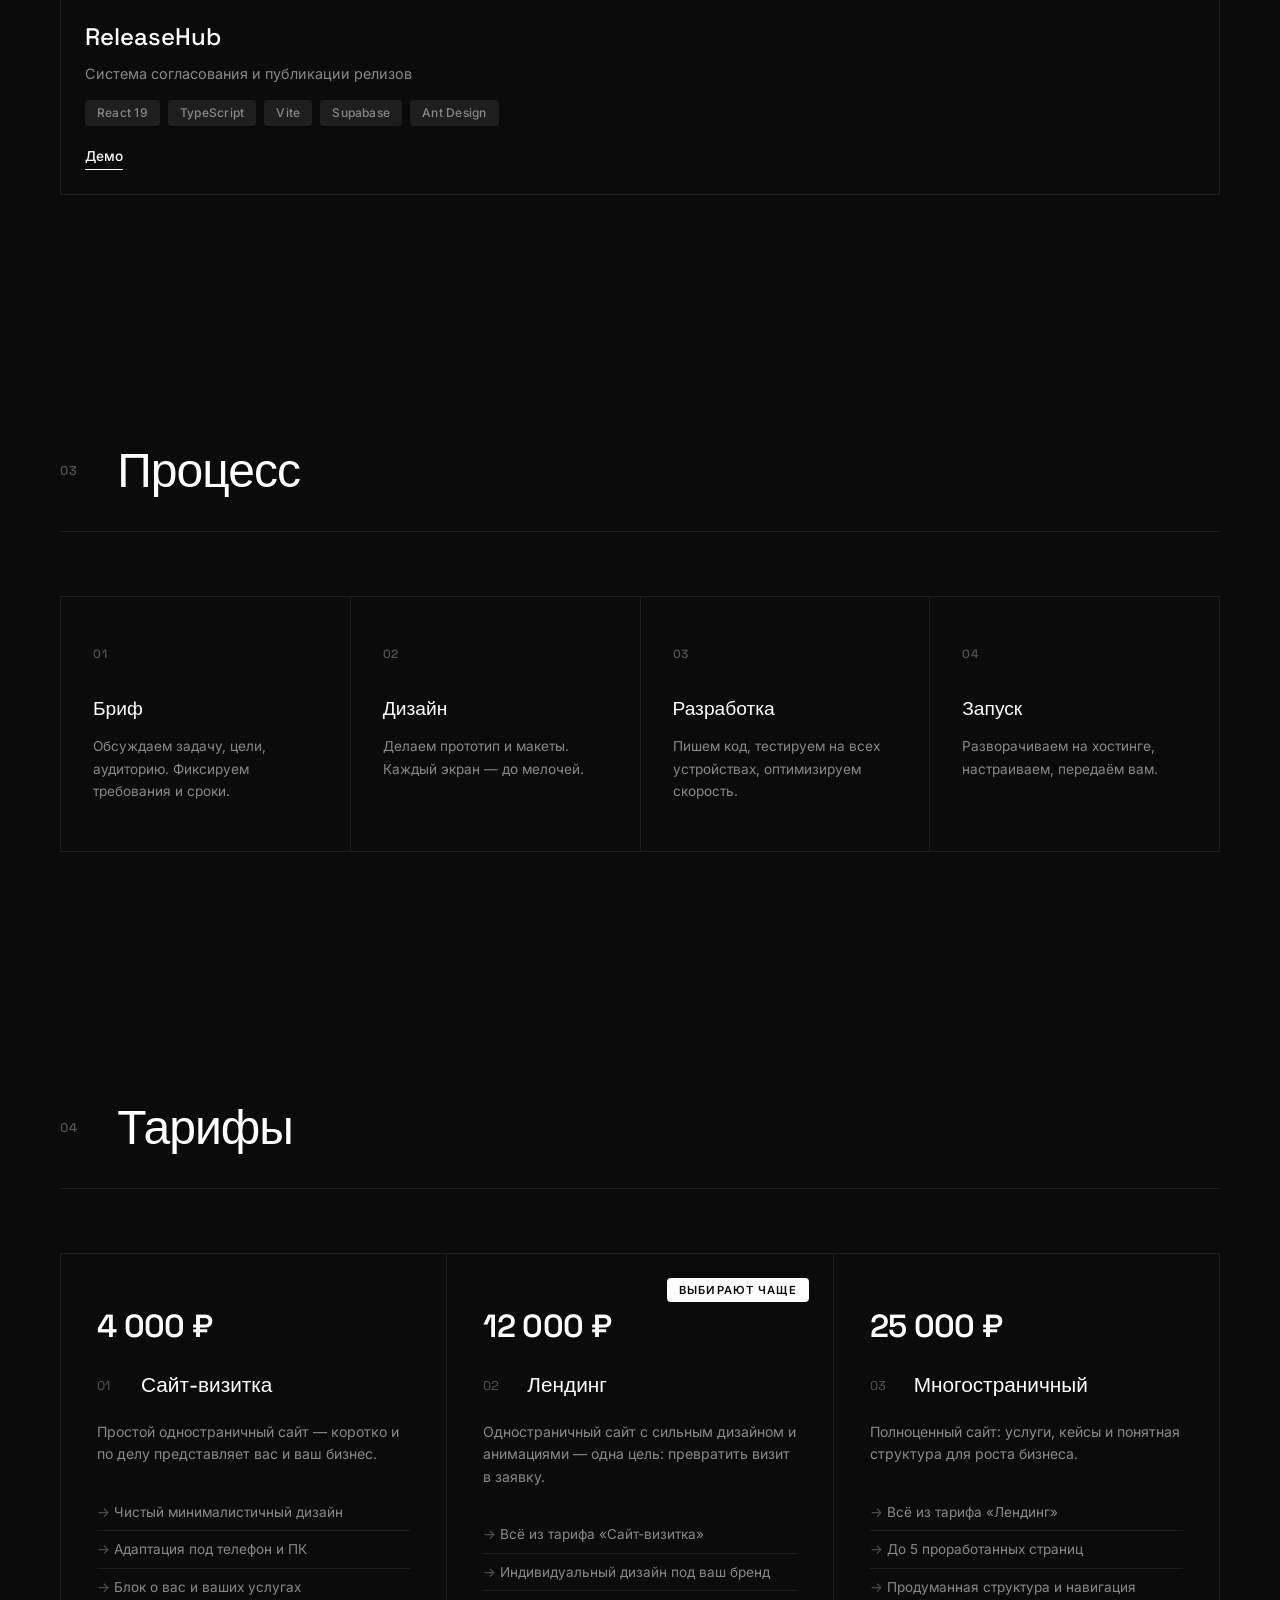
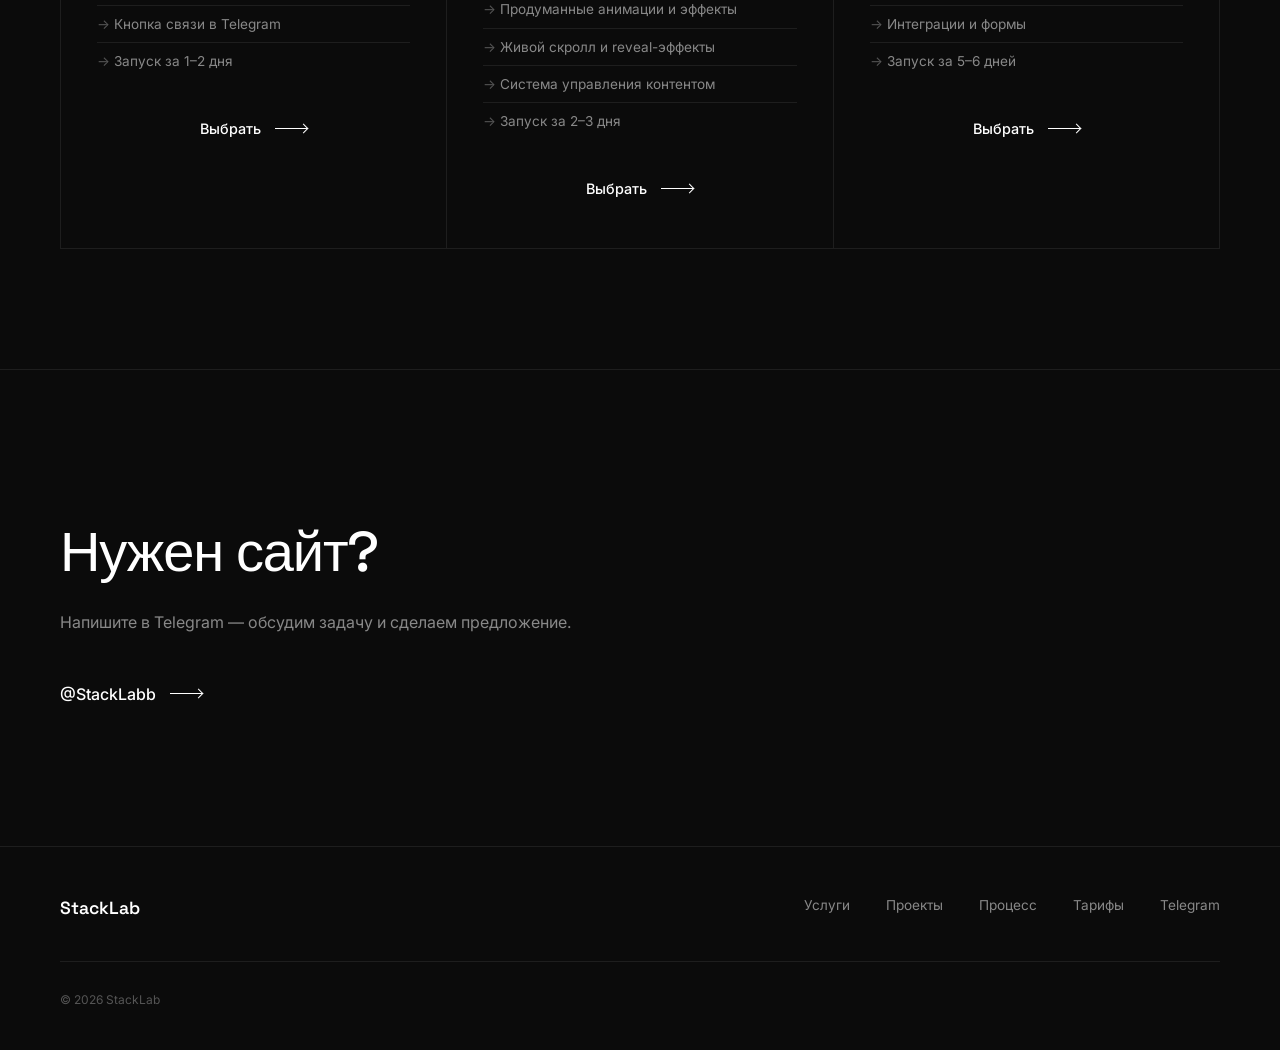
==== commit a9bda8dc: "feat: remove GitHub link" ====
--- a/index.html
+++ b/index.html
@@ -180,7 +180,6 @@
             </div>
             <div class="work-card-links">
               <a href="https://release-hub-nu.vercel.app" target="_blank" class="work-link work-link-live">Демо</a>
-              <a href="https://github.com/trrainss/ReleaseHub" target="_blank" class="work-link work-link-code">GitHub</a>
             </div>
           </div>
         </div>
